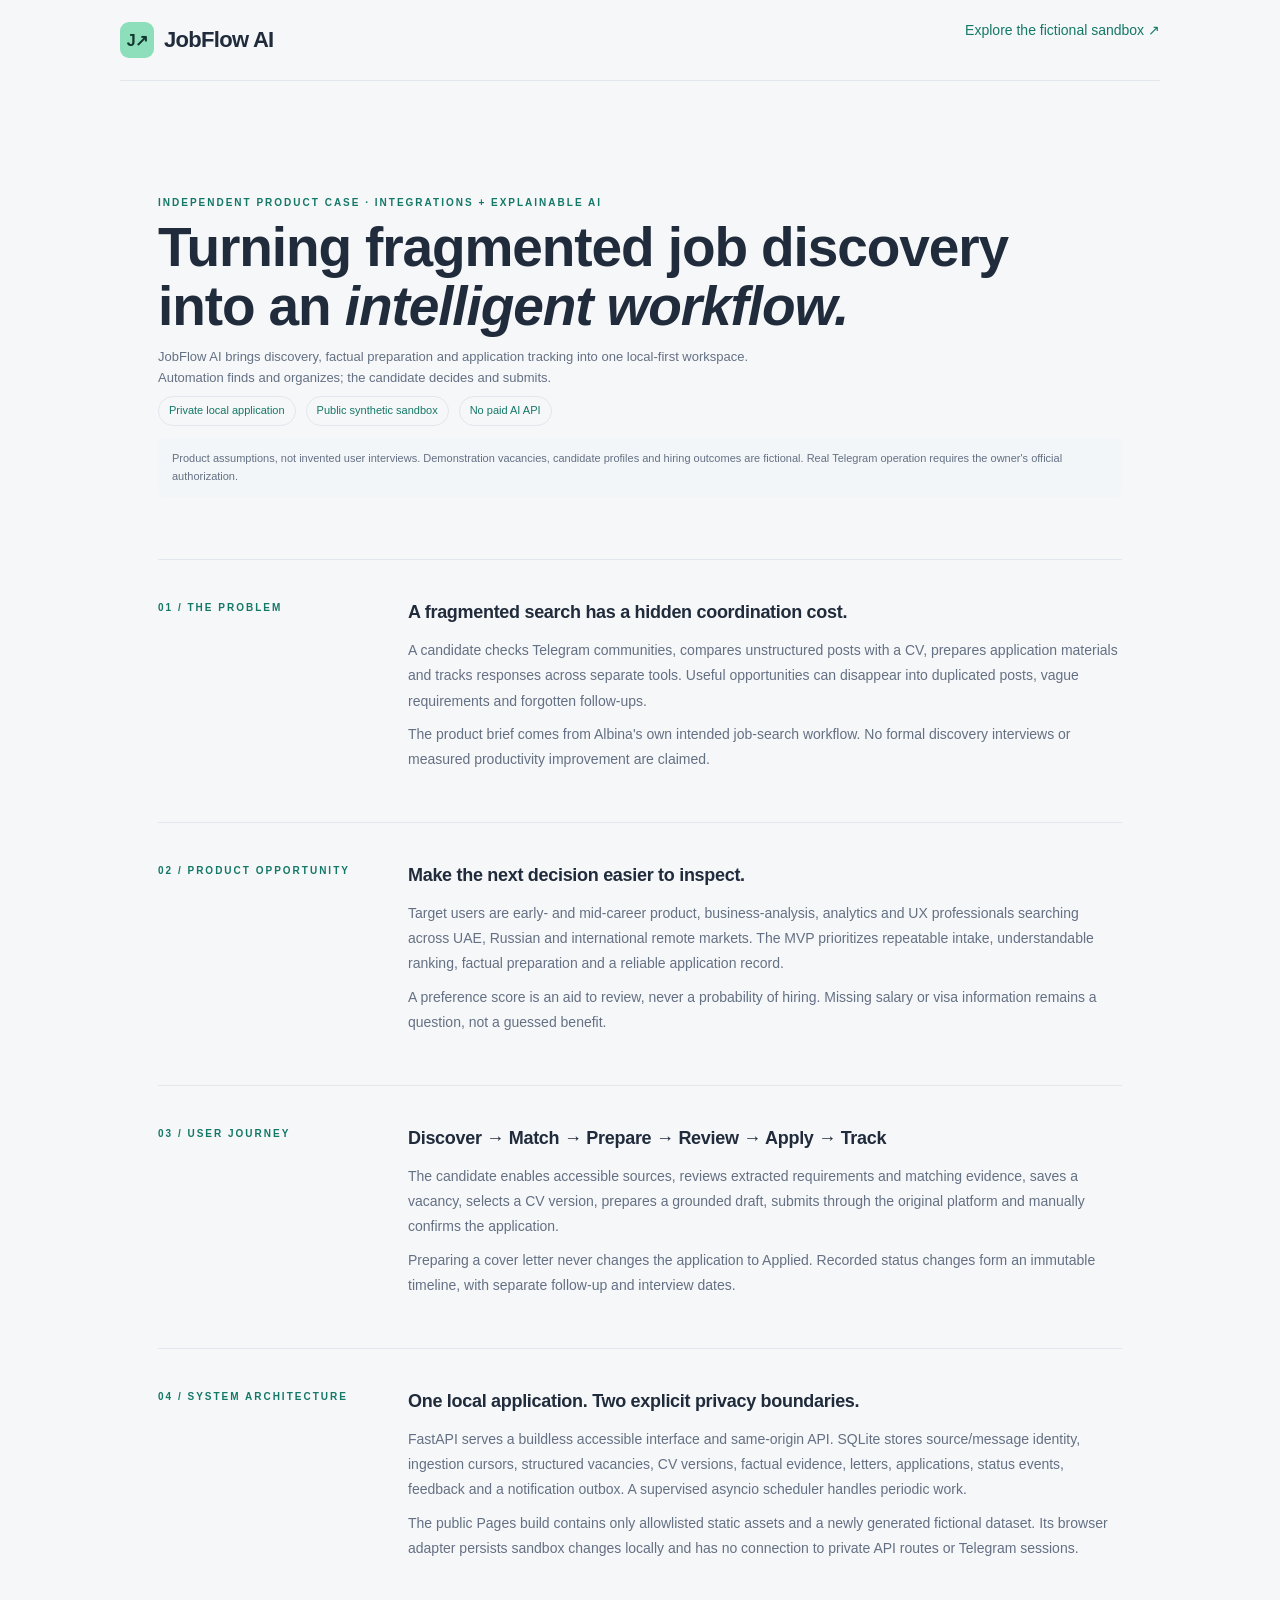
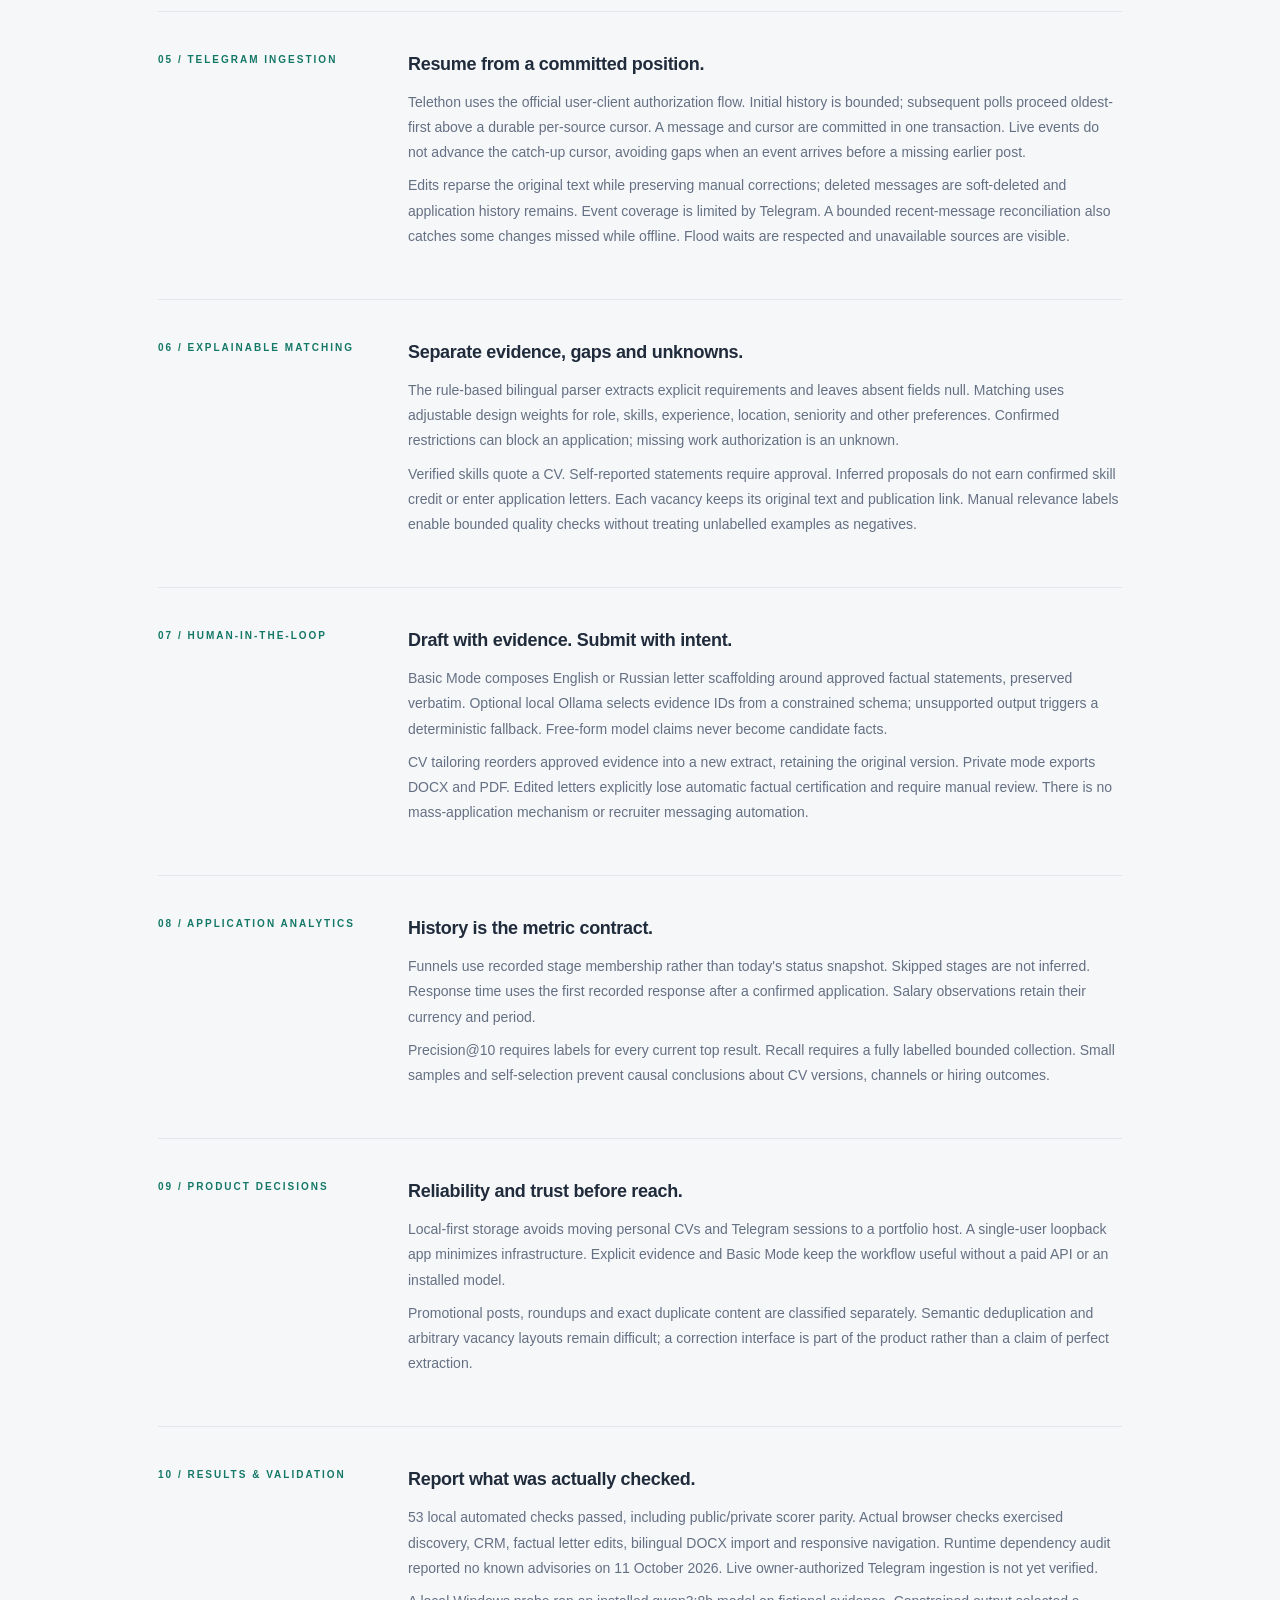
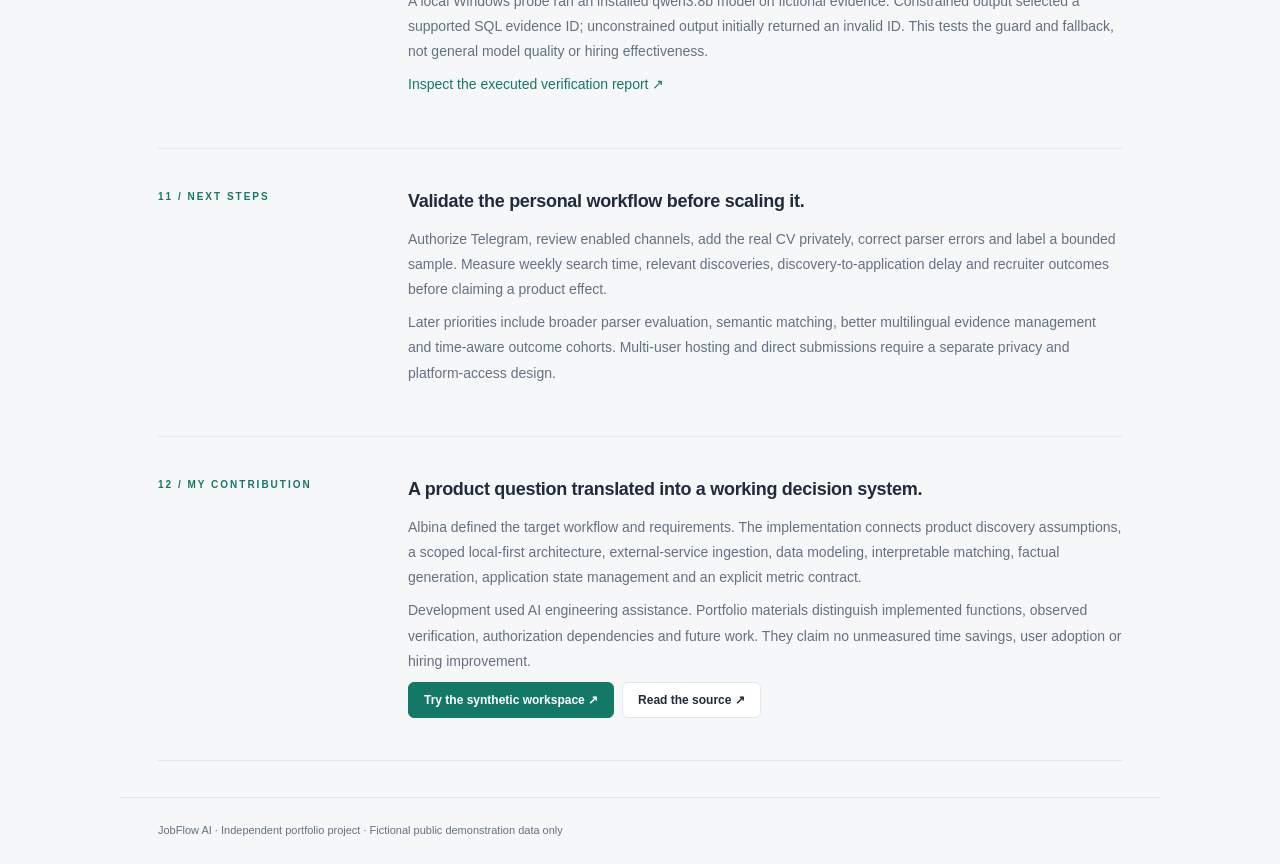
==== web/case-study.html @ a02d4d00 "Build JobFlow AI local product and isolated portfolio demo" ====
<!doctype html><html lang="en"><head><meta charset="utf-8"><meta name="viewport" content="width=device-width,initial-scale=1"><title>JobFlow AI — Turning Fragmented Job Discovery into an Intelligent Workflow</title><meta name="description" content="A local-first product case study connecting Telegram ingestion, evidence-grounded matching and a human-reviewed application CRM."><link rel="stylesheet" href="assets/styles.css"></head><body><div class="case-body"><header class="case-header"><a class="brand" href="index.html"><span class="brand-icon">J↗</span>JobFlow AI</a><a href="index.html">Explore the fictional sandbox ↗</a></header><main><section class="case-hero"><div class="eyebrow">Independent product case · Integrations + Explainable AI</div><h1>Turning fragmented job discovery into an <em>intelligent workflow.</em></h1><p class="subheading">JobFlow AI brings discovery, factual preparation and application tracking into one local-first workspace. Automation finds and organizes; the candidate decides and submits.</p><p><span class="case-status">Private local application</span><span class="case-status">Public synthetic sandbox</span><span class="case-status">No paid AI API</span></p><p class="info">Product assumptions, not invented user interviews. Demonstration vacancies, candidate profiles and hiring outcomes are fictional. Real Telegram operation requires the owner's official authorization.</p></section>
<section class="case-chapter"><div class="eyebrow">01 / The problem</div><div><h2>A fragmented search has a hidden coordination cost.</h2><p>A candidate checks Telegram communities, compares unstructured posts with a CV, prepares application materials and tracks responses across separate tools. Useful opportunities can disappear into duplicated posts, vague requirements and forgotten follow-ups.</p><p>The product brief comes from Albina's own intended job-search workflow. No formal discovery interviews or measured productivity improvement are claimed.</p></div></section>
<section class="case-chapter"><div class="eyebrow">02 / Product opportunity</div><div><h2>Make the next decision easier to inspect.</h2><p>Target users are early- and mid-career product, business-analysis, analytics and UX professionals searching across UAE, Russian and international remote markets. The MVP prioritizes repeatable intake, understandable ranking, factual preparation and a reliable application record.</p><p>A preference score is an aid to review, never a probability of hiring. Missing salary or visa information remains a question, not a guessed benefit.</p></div></section>
<section class="case-chapter"><div class="eyebrow">03 / User journey</div><div><h2>Discover → Match → Prepare → Review → Apply → Track</h2><p>The candidate enables accessible sources, reviews extracted requirements and matching evidence, saves a vacancy, selects a CV version, prepares a grounded draft, submits through the original platform and manually confirms the application.</p><p>Preparing a cover letter never changes the application to Applied. Recorded status changes form an immutable timeline, with separate follow-up and interview dates.</p></div></section>
<section class="case-chapter"><div class="eyebrow">04 / System architecture</div><div><h2>One local application. Two explicit privacy boundaries.</h2><p>FastAPI serves a buildless accessible interface and same-origin API. SQLite stores source/message identity, ingestion cursors, structured vacancies, CV versions, factual evidence, letters, applications, status events, feedback and a notification outbox. A supervised asyncio scheduler handles periodic work.</p><p>The public Pages build contains only allowlisted static assets and a newly generated fictional dataset. Its browser adapter persists sandbox changes locally and has no connection to private API routes or Telegram sessions.</p></div></section>
<section class="case-chapter"><div class="eyebrow">05 / Telegram ingestion</div><div><h2>Resume from a committed position.</h2><p>Telethon uses the official user-client authorization flow. Initial history is bounded; subsequent polls proceed oldest-first above a durable per-source cursor. A message and cursor are committed in one transaction. Live events do not advance the catch-up cursor, avoiding gaps when an event arrives before a missing earlier post.</p><p>Edits reparse the original text while preserving manual corrections; deleted messages are soft-deleted and application history remains. Event coverage is limited by Telegram. A bounded recent-message reconciliation also catches some changes missed while offline. Flood waits are respected and unavailable sources are visible.</p></div></section>
<section class="case-chapter"><div class="eyebrow">06 / Explainable matching</div><div><h2>Separate evidence, gaps and unknowns.</h2><p>The rule-based bilingual parser extracts explicit requirements and leaves absent fields null. Matching uses adjustable design weights for role, skills, experience, location, seniority and other preferences. Confirmed restrictions can block an application; missing work authorization is an unknown.</p><p>Verified skills quote a CV. Self-reported statements require approval. Inferred proposals do not earn confirmed skill credit or enter application letters. Each vacancy keeps its original text and publication link. Manual relevance labels enable bounded quality checks without treating unlabelled examples as negatives.</p></div></section>
<section class="case-chapter"><div class="eyebrow">07 / Human-in-the-loop</div><div><h2>Draft with evidence. Submit with intent.</h2><p>Basic Mode composes English or Russian letter scaffolding around approved factual statements, preserved verbatim. Optional local Ollama selects evidence IDs from a constrained schema; unsupported output triggers a deterministic fallback. Free-form model claims never become candidate facts.</p><p>CV tailoring reorders approved evidence into a new extract, retaining the original version. Private mode exports DOCX and PDF. Edited letters explicitly lose automatic factual certification and require manual review. There is no mass-application mechanism or recruiter messaging automation.</p></div></section>
<section class="case-chapter"><div class="eyebrow">08 / Application analytics</div><div><h2>History is the metric contract.</h2><p>Funnels use recorded stage membership rather than today's status snapshot. Skipped stages are not inferred. Response time uses the first recorded response after a confirmed application. Salary observations retain their currency and period.</p><p>Precision@10 requires labels for every current top result. Recall requires a fully labelled bounded collection. Small samples and self-selection prevent causal conclusions about CV versions, channels or hiring outcomes.</p></div></section>
<section class="case-chapter"><div class="eyebrow">09 / Product decisions</div><div><h2>Reliability and trust before reach.</h2><p>Local-first storage avoids moving personal CVs and Telegram sessions to a portfolio host. A single-user loopback app minimizes infrastructure. Explicit evidence and Basic Mode keep the workflow useful without a paid API or an installed model.</p><p>Promotional posts, roundups and exact duplicate content are classified separately. Semantic deduplication and arbitrary vacancy layouts remain difficult; a correction interface is part of the product rather than a claim of perfect extraction.</p></div></section>
<section class="case-chapter"><div class="eyebrow">10 / Results & validation</div><div><h2>Report what was actually checked.</h2><p id="validation-summary">53 local automated checks passed, including public/private scorer parity. Actual browser checks exercised discovery, CRM, factual letter edits, bilingual DOCX import and responsive navigation. Runtime dependency audit reported no known advisories on 11 October 2026. Live owner-authorized Telegram ingestion is not yet verified.</p><p>A local Windows probe ran an installed qwen3:8b model on fictional evidence. Constrained output selected a supported SQL evidence ID; unconstrained output initially returned an invalid ID. This tests the guard and fallback, not general model quality or hiring effectiveness.</p><p><a href="https://github.com/alyalbina/jobflow-ai/blob/main/docs/validation.md">Inspect the executed verification report ↗</a></p></div></section>
<section class="case-chapter"><div class="eyebrow">11 / Next steps</div><div><h2>Validate the personal workflow before scaling it.</h2><p>Authorize Telegram, review enabled channels, add the real CV privately, correct parser errors and label a bounded sample. Measure weekly search time, relevant discoveries, discovery-to-application delay and recruiter outcomes before claiming a product effect.</p><p>Later priorities include broader parser evaluation, semantic matching, better multilingual evidence management and time-aware outcome cohorts. Multi-user hosting and direct submissions require a separate privacy and platform-access design.</p></div></section>
<section class="case-chapter"><div class="eyebrow">12 / My contribution</div><div><h2>A product question translated into a working decision system.</h2><p>Albina defined the target workflow and requirements. The implementation connects product discovery assumptions, a scoped local-first architecture, external-service ingestion, data modeling, interpretable matching, factual generation, application state management and an explicit metric contract.</p><p>Development used AI engineering assistance. Portfolio materials distinguish implemented functions, observed verification, authorization dependencies and future work. They claim no unmeasured time savings, user adoption or hiring improvement.</p><div class="actions"><a class="button" href="index.html">Try the synthetic workspace ↗</a><a class="button secondary" href="https://github.com/alyalbina/jobflow-ai">Read the source ↗</a></div></div></section></main><footer>JobFlow AI · Independent portfolio project · Fictional public demonstration data only</footer></div></body></html>
---- web/assets/styles.css ----
:root{--bg:#f6f7f9;--panel:#fff;--ink:#202b3b;--muted:#647083;--line:#e2e7ed;--accent:#147867;--accent-light:#edf7f3;--nav:#152336;--danger:#ae4242;--shadow:0 12px 45px #172b4520;font-family:Inter,"Segoe UI",Arial,sans-serif;color:var(--ink);background:var(--bg);font-size:14px}*{box-sizing:border-box}body{margin:0}button,input,select,textarea{font:inherit}button,a,input,select,textarea{outline-offset:3px}button:focus-visible,a:focus-visible,input:focus-visible,select:focus-visible,textarea:focus-visible{outline:2px solid var(--accent)}a{color:var(--accent);text-decoration:none}button{cursor:pointer}button:disabled{opacity:.45;cursor:wait}.shell{display:flex;min-height:100vh}.sidebar{width:235px;flex-shrink:0;background:var(--nav);color:#d1d8e2;padding:30px 20px;position:fixed;inset:0 auto 0 0;display:flex;flex-direction:column;z-index:20}.brand{display:flex;align-items:center;gap:10px;color:white;font-size:22px;letter-spacing:-.7px;font-weight:700}.brand-icon{background:#8ddeba;color:#12382f;border-radius:9px;display:grid;place-items:center;font-size:16px;width:34px;height:36px}.brand-ai{font-size:10px;letter-spacing:1px;border:1px solid #486052;padding:3px 4px;color:#a8dbc6}.workspace-label{font-size:10px;letter-spacing:1.8px;margin:44px 12px 14px;color:#8292aa}.sidebar nav{display:grid;gap:5px}.sidebar nav a{color:#b9c6d7;padding:12px;border-radius:7px;display:flex;gap:12px;align-items:center}.sidebar nav a span{font-size:19px;width:22px;color:#9aaec9}.sidebar nav a:hover,.sidebar nav a.active{background:#253b50;color:white}.sidebar nav a.active span{color:#9adebd}.sidebar-bottom{margin-top:auto;padding:35px 10px 0;font-size:11px;line-height:1.65;color:#95a7bf}.sidebar-bottom a{color:#b5c7dd}.privacy-dot{color:#88d1b2;margin-top:24px}.content{margin-left:235px;min-width:0;width:calc(100% - 235px)}.topbar{height:72px;display:flex;align-items:center;justify-content:space-between;padding:0 38px;border-bottom:1px solid var(--line);background:var(--panel)}.topbar-right{display:flex;gap:18px;align-items:center}.breadcrumb{font-size:12px;color:var(--muted)}.mode-label{font-size:10px;letter-spacing:1px;font-weight:700;color:var(--accent)}.notice{font-size:11px;border-bottom:1px solid #dae9e1;background:#f0f8f3;color:#507565;padding:10px 38px}.icon-button{border:none;background:none;color:var(--muted);font-size:22px;padding:8px}#menu-button{display:none}main{padding:36px 38px;max-width:1540px;margin:auto}footer{padding:24px 38px;color:var(--muted);font-size:11px;border-top:1px solid var(--line);line-height:1.6}.page-heading{display:flex;align-items:flex-start;justify-content:space-between;gap:20px;margin-bottom:28px}.eyebrow{font-size:10px;text-transform:uppercase;letter-spacing:2px;font-weight:600;color:var(--accent);margin-bottom:10px}h1{font-size:31px;font-weight:650;letter-spacing:-1.1px;margin:0 0 10px}h2{font-size:18px;font-weight:650;letter-spacing:-.3px;margin:0 0 15px}h3{font-size:15px;line-height:1.5;margin:0 0 7px}p{line-height:1.6;margin:8px 0}p.subheading{margin:0;color:var(--muted);font-size:13px;max-width:650px}.button{display:inline-flex;align-items:center;justify-content:center;gap:7px;background:var(--accent);border:1px solid var(--accent);color:white;padding:10px 15px;border-radius:6px;font-size:12px;font-weight:600;white-space:normal;text-align:center}.button:hover{filter:brightness(.94)}.button.secondary{background:var(--panel);color:var(--ink);border-color:var(--line)}.button.small{padding:7px 11px}.button.danger{background:var(--danger);border-color:var(--danger)}.actions{display:flex;gap:8px;align-items:center;flex-wrap:wrap}.metric-strip{display:grid;grid-template-columns:repeat(4,1fr);background:var(--panel);border:1px solid var(--line);border-radius:8px;margin-bottom:30px}.metric{padding:23px 24px;border-right:1px solid var(--line)}.metric:last-child{border:0}.metric-label{color:var(--muted);font-size:11px}.metric-value{font-size:30px;font-weight:600;letter-spacing:-1px;display:block;margin:12px 0 8px}.metric-note{font-size:10px;color:var(--muted);line-height:1.5}.two-column{display:grid;grid-template-columns:minmax(0,1.7fr) minmax(260px,1fr);gap:22px}.panel{background:var(--panel);border:1px solid var(--line);border-radius:8px;padding:24px;min-width:0;margin-bottom:20px}.panel-heading{display:flex;justify-content:space-between;align-items:center;margin-bottom:15px}.panel-heading h2{margin:0}.text-link{font-size:11px}.job-row{display:flex;gap:15px;align-items:flex-start;padding:19px 0;border-top:1px solid var(--line)}.company-icon{display:grid;place-items:center;width:40px;height:40px;border:1px solid var(--line);border-radius:8px;flex-shrink:0;font-weight:700;font-size:14px;background:#f8fafb}.job-main{flex:1;min-width:0}.job-title{border:0;background:none;text-align:left;padding:0;color:var(--ink);font-size:14px;font-weight:650;line-height:1.5}.job-title:hover{color:var(--accent)}.job-meta{font-size:11px;color:var(--muted);line-height:1.6;margin-top:5px}.tags{display:flex;gap:6px;flex-wrap:wrap;margin-top:9px}.tag{border:1px solid var(--line);border-radius:4px;font-size:10px;padding:3px 6px;color:var(--muted)}.score{font-size:16px;font-weight:650;color:var(--accent);white-space:nowrap}.score small{display:block;font-size:9px;font-weight:400;margin-top:4px;color:var(--muted);text-align:right}.filters{display:flex;gap:10px;flex-wrap:wrap;margin:0 0 18px}.filters input{flex:1;min-width:180px}input,select,textarea{background:var(--panel);border:1px solid #cfd7e0;border-radius:5px;padding:10px 11px;color:var(--ink);max-width:100%;min-width:0}textarea{width:100%;line-height:1.6;resize:vertical}label{display:grid;gap:7px;font-size:11px;color:var(--muted)}.form-grid{display:grid;grid-template-columns:repeat(2,minmax(0,1fr));gap:16px;margin-bottom:18px}.form-grid .full{grid-column:1/-1}.check{display:flex;align-items:center;gap:8px;color:var(--ink);line-height:1.5}.check input{width:auto}.checks{display:flex;flex-wrap:wrap;gap:12px;font-size:11px}.table-wrap{overflow:auto;border:1px solid var(--line);border-radius:7px;background:var(--panel)}table{border-collapse:collapse;width:100%;font-size:12px}th{text-align:left;color:var(--muted);font-size:10px;letter-spacing:.4px;font-weight:600;padding:13px 16px;background:#fafbfc;white-space:nowrap}td{padding:15px 16px;border-top:1px solid var(--line);vertical-align:top}td .job-title{font-size:12px}.empty{padding:45px 24px;text-align:center;border:1px dashed #cbd6d9;border-radius:7px;color:var(--muted);background:var(--panel);line-height:1.7}.empty h2{color:var(--ink)}.loading{padding:60px;text-align:center;color:var(--muted)}.error{border:1px solid #e7bebe;background:#fcf2f2;padding:18px;color:#933c3c;border-radius:6px;line-height:1.65}.info{font-size:11px;line-height:1.6;padding:12px 14px;background:#f3f6f9;border-radius:5px;color:var(--muted);margin:12px 0}.badge{padding:4px 7px;font-size:10px;background:var(--accent-light);color:var(--accent);border-radius:4px;display:inline-block}.badge.warn{background:#fff3da;color:#946827}.badge.bad{background:#fbebeb;color:#af4343}.kanban{display:flex;gap:14px;overflow-x:auto;padding-bottom:20px;min-height:300px}.kanban-column{width:230px;flex-shrink:0;background:#edf0f4;padding:14px;border-radius:7px}.kanban-column h3{font-size:11px;display:flex;justify-content:space-between;color:var(--muted)}.kanban-card{border:1px solid var(--line);border-radius:6px;padding:13px;background:var(--panel);margin:11px 0;box-shadow:0 1px 2px #00000004}.kanban-card .job-title{font-size:12px}.kanban-card select{margin-top:13px;width:100%;font-size:10px;padding:7px}.stat-bar{display:flex;align-items:center;gap:12px;margin:14px 0;font-size:11px}.stat-bar .bar-label{width:140px;flex-shrink:0;color:var(--muted)}.bar-track{height:6px;flex:1;background:#e9eef1;border-radius:9px;overflow:hidden}.bar-fill{height:100%;background:var(--accent);border-radius:9px}.stat-bar strong{width:45px;text-align:right;font-weight:600}.timeline{border-left:1px solid var(--line);padding-left:15px}.timeline p{font-size:11px;color:var(--muted)}dialog{border:1px solid var(--line);border-radius:12px;box-shadow:var(--shadow);width:min(850px,94vw);max-height:90vh;padding:30px;color:var(--ink);background:var(--panel)}dialog::backdrop{background:#10213270}.dialog-close{position:absolute;top:10px;right:12px}#detail-content h1{font-size:25px;padding-right:25px}.original-text{white-space:pre-wrap;overflow-wrap:anywhere;font-size:12px;line-height:1.75;padding:18px;background:var(--bg);border-radius:6px}.explanation{display:grid;grid-template-columns:repeat(3,minmax(0,1fr));gap:15px}.explanation ul{padding-left:17px;color:var(--muted);font-size:11px;line-height:1.8}.detail-grid{display:grid;grid-template-columns:repeat(3,1fr);gap:12px;margin:20px 0}.detail-grid dt{font-size:10px;color:var(--muted);margin-bottom:4px}.detail-grid dd{margin:0;font-size:12px}.source-list{display:grid;gap:10px}.source-line{display:flex;align-items:center;justify-content:space-between;border-bottom:1px solid var(--line);padding:12px 0;gap:12px}.source-line .check{font-size:12px}.source-line small{font-size:10px;color:var(--muted)}.fact-card{border:1px solid var(--line);padding:15px;border-radius:6px;margin:12px 0;font-size:12px}.fact-card p{overflow-wrap:anywhere}.fact-card .actions{margin-top:10px}.split-compact{display:grid;grid-template-columns:1fr 1fr;gap:20px}.pagination{display:flex;align-items:center;justify-content:space-between;margin:15px 0;font-size:11px;color:var(--muted)}#toast{position:fixed;right:22px;bottom:22px;max-width:min(470px,90vw);z-index:100;padding:0;background:var(--nav);color:white;border-radius:7px;box-shadow:var(--shadow);font-size:12px;line-height:1.7}#toast:not(:empty){padding:13px 19px}.skip{position:fixed;left:10px;top:-60px;z-index:200;padding:12px;background:white}.skip:focus{top:10px}.salary-list{font-size:11px;color:var(--muted);line-height:1.8}.case-hero{padding:80px 0 50px;border-bottom:1px solid var(--line)}.case-hero h1{font-size:55px;max-width:850px;line-height:1.08}.case-chapter{display:grid;grid-template-columns:200px minmax(0,750px);gap:50px;padding:42px 0;border-bottom:1px solid var(--line)}.case-chapter p,.case-chapter li{line-height:1.8;color:var(--muted);font-size:14px}.case-header{display:flex;justify-content:space-between;padding:22px 0;border-bottom:1px solid var(--line)}.case-body{max-width:1100px;margin:auto;padding:0 30px}.case-status{display:inline-block;padding:5px 10px;border:1px solid var(--line);border-radius:20px;color:var(--accent);font-size:11px;margin-right:10px}body.dark{--bg:#13202d;--panel:#1d2b3a;--ink:#e3e9ef;--muted:#9caebf;--line:#354757;--accent:#78d3b5;--accent-light:#244b41;--nav:#0d1722}.dark th,.dark .company-icon,.dark .info{background:#253543}.dark .notice{background:#1d3a32;color:#a4ccb9;border-color:#31584a}.dark .kanban-column{background:#243544}.dark .bar-track{background:#354757}.dark .button{color:#123c2e}.dark .button.secondary{color:var(--ink)}
@media(max-width:1100px){main{padding:30px 24px}.topbar,.notice{padding-left:24px;padding-right:24px}.two-column{grid-template-columns:1fr}.metric{padding:18px}.explanation{grid-template-columns:1fr}.sidebar{width:210px}.content{margin-left:210px;width:calc(100% - 210px)}}
@media(max-width:760px){.sidebar{transform:translateX(-100%);width:235px;transition:transform .2s}.sidebar.open{transform:translateX(0)}.content{margin:0;width:100%}#menu-button{display:block}.topbar{padding:0 15px;height:60px}.topbar-right{gap:8px}.breadcrumb{display:none}.notice{padding:10px 18px;line-height:1.6}main{padding:25px 18px}h1{font-size:26px}.page-heading{flex-wrap:wrap;gap:12px}.metric-strip{grid-template-columns:repeat(2,1fr)}.metric:nth-child(2){border-right:0}.metric:nth-child(-n+2){border-bottom:1px solid var(--line)}.metric-value{font-size:26px}.panel{padding:18px}.form-grid,.split-compact{grid-template-columns:1fr}.filters{gap:8px}.filters input{width:100%;flex-basis:100%}.filters select{flex:1}.score{font-size:14px}.job-row{gap:11px}.company-icon{width:32px;height:32px}.detail-grid{grid-template-columns:repeat(2,1fr)}dialog{padding:24px 19px}.case-hero{padding:40px 0}.case-hero h1{font-size:34px}.case-chapter{grid-template-columns:1fr;gap:15px;padding:30px 0}.case-body{padding:0 20px}footer{padding:22px 18px}}

.case-header .brand{color:var(--ink)}
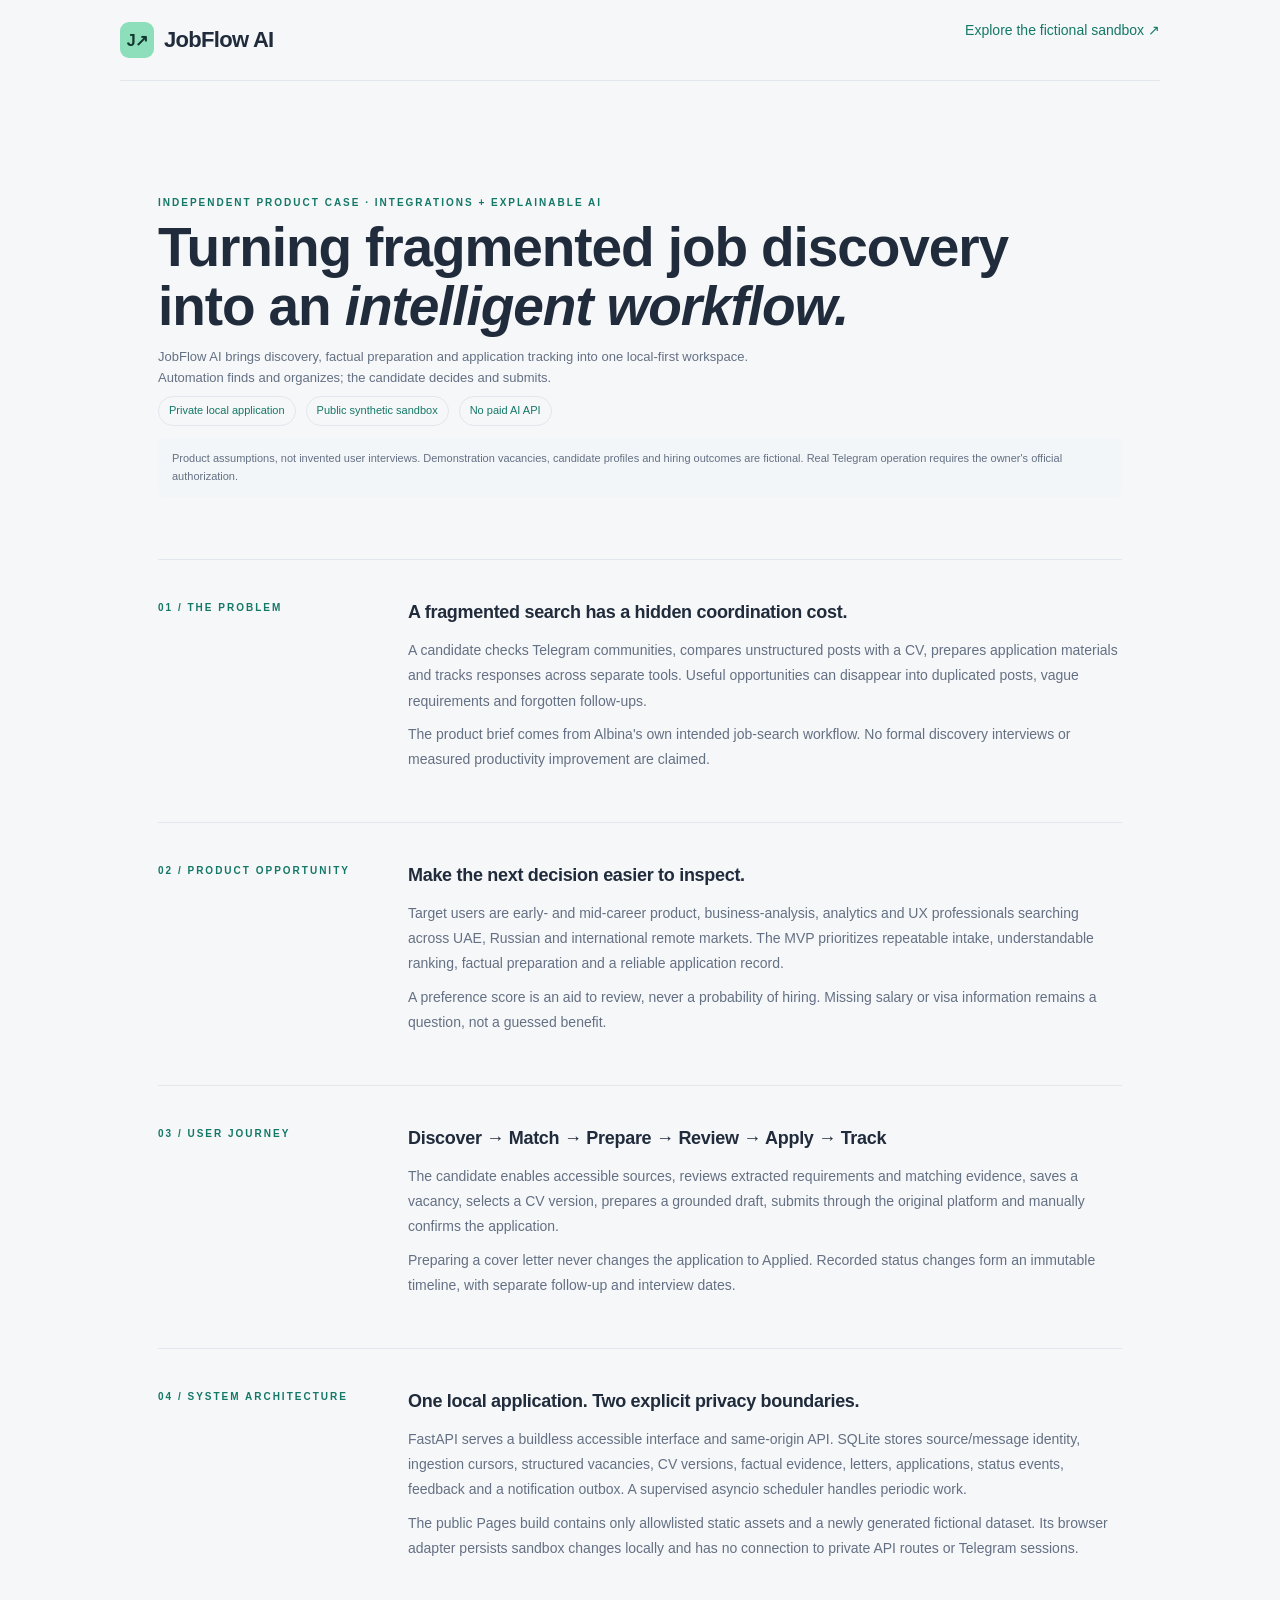
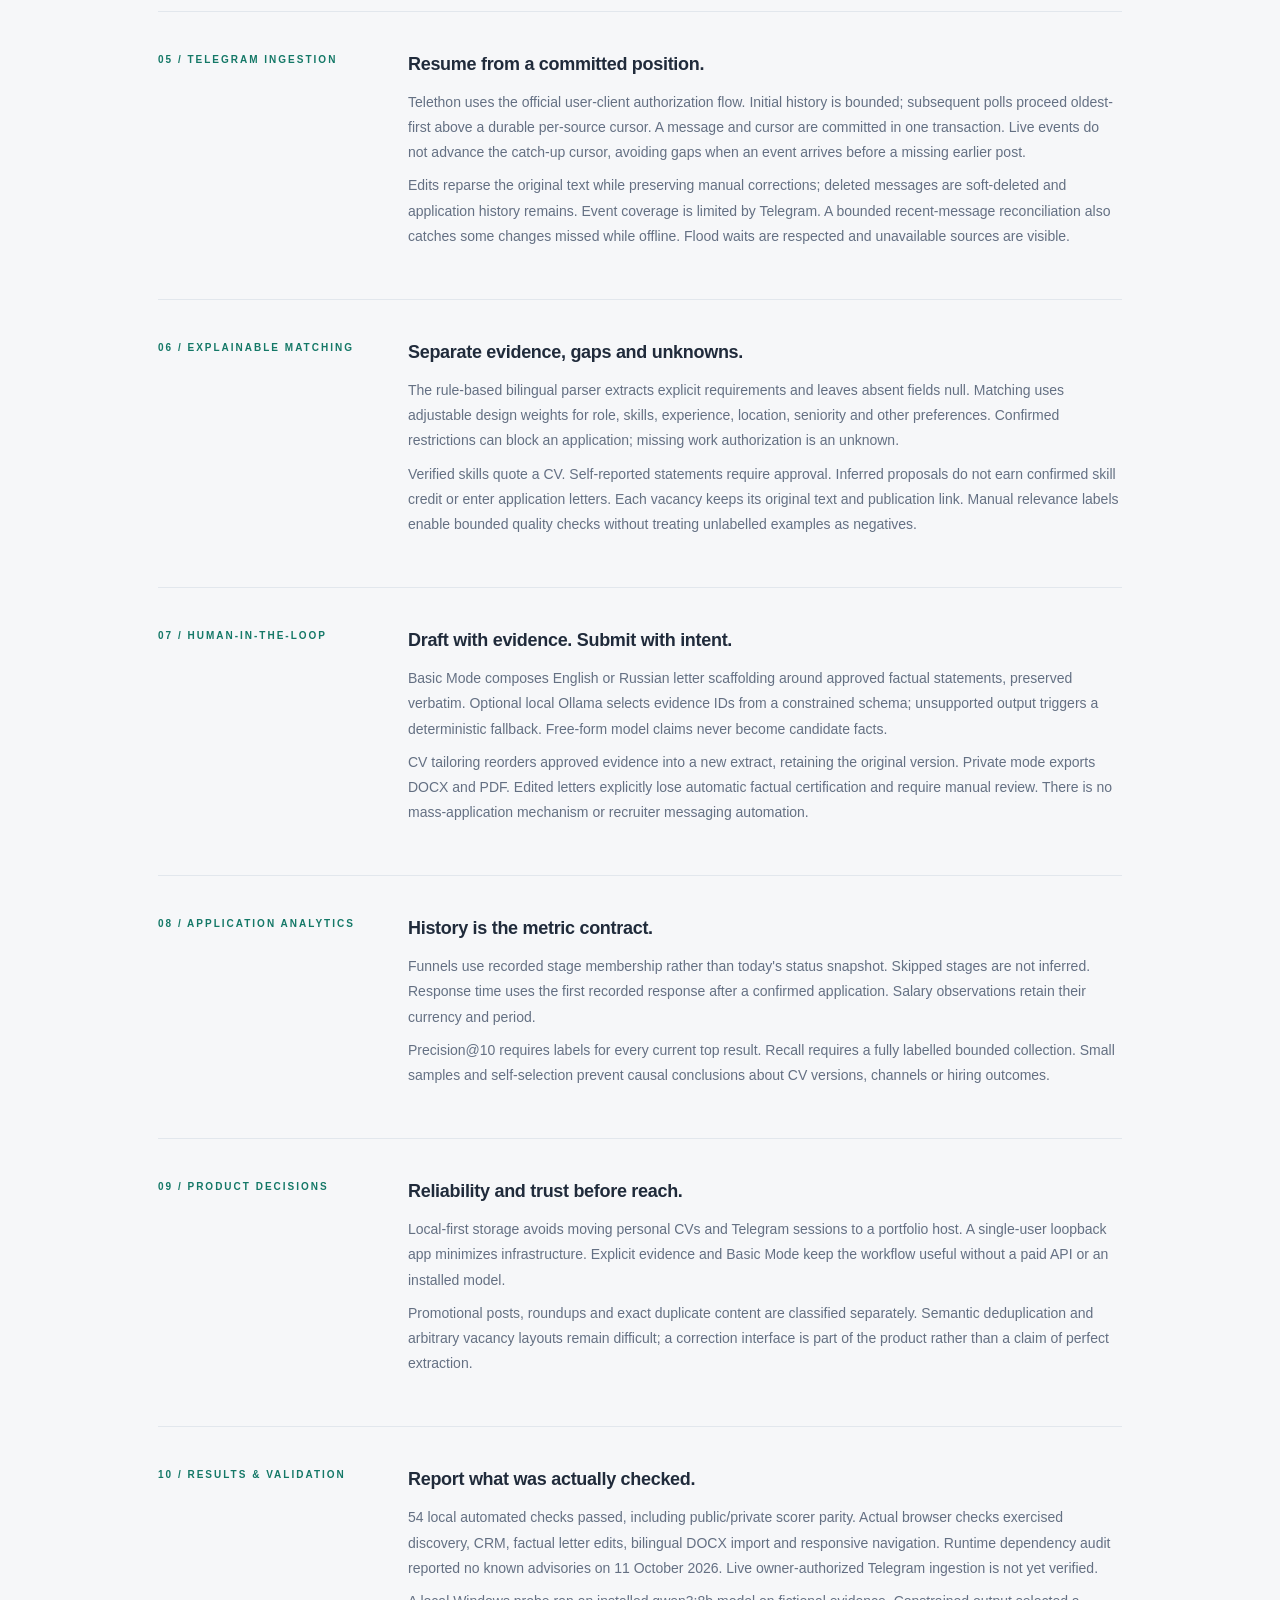
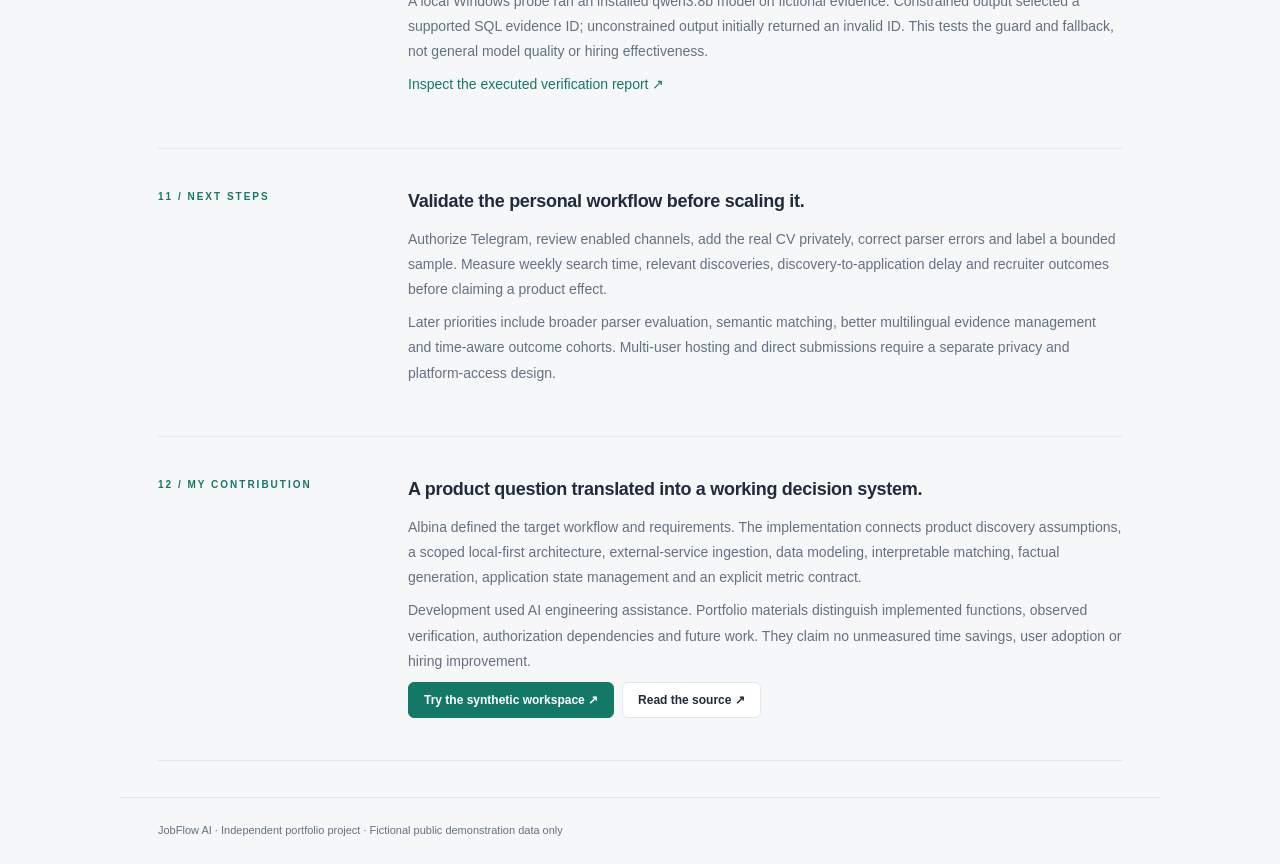
==== commit 88db1bce: "Record verified deployment and final product checks" ====
--- a/web/case-study.html
+++ b/web/case-study.html
@@ -8,6 +8,6 @@
 <section class="case-chapter"><div class="eyebrow">07 / Human-in-the-loop</div><div><h2>Draft with evidence. Submit with intent.</h2><p>Basic Mode composes English or Russian letter scaffolding around approved factual statements, preserved verbatim. Optional local Ollama selects evidence IDs from a constrained schema; unsupported output triggers a deterministic fallback. Free-form model claims never become candidate facts.</p><p>CV tailoring reorders approved evidence into a new extract, retaining the original version. Private mode exports DOCX and PDF. Edited letters explicitly lose automatic factual certification and require manual review. There is no mass-application mechanism or recruiter messaging automation.</p></div></section>
 <section class="case-chapter"><div class="eyebrow">08 / Application analytics</div><div><h2>History is the metric contract.</h2><p>Funnels use recorded stage membership rather than today's status snapshot. Skipped stages are not inferred. Response time uses the first recorded response after a confirmed application. Salary observations retain their currency and period.</p><p>Precision@10 requires labels for every current top result. Recall requires a fully labelled bounded collection. Small samples and self-selection prevent causal conclusions about CV versions, channels or hiring outcomes.</p></div></section>
 <section class="case-chapter"><div class="eyebrow">09 / Product decisions</div><div><h2>Reliability and trust before reach.</h2><p>Local-first storage avoids moving personal CVs and Telegram sessions to a portfolio host. A single-user loopback app minimizes infrastructure. Explicit evidence and Basic Mode keep the workflow useful without a paid API or an installed model.</p><p>Promotional posts, roundups and exact duplicate content are classified separately. Semantic deduplication and arbitrary vacancy layouts remain difficult; a correction interface is part of the product rather than a claim of perfect extraction.</p></div></section>
-<section class="case-chapter"><div class="eyebrow">10 / Results & validation</div><div><h2>Report what was actually checked.</h2><p id="validation-summary">53 local automated checks passed, including public/private scorer parity. Actual browser checks exercised discovery, CRM, factual letter edits, bilingual DOCX import and responsive navigation. Runtime dependency audit reported no known advisories on 11 October 2026. Live owner-authorized Telegram ingestion is not yet verified.</p><p>A local Windows probe ran an installed qwen3:8b model on fictional evidence. Constrained output selected a supported SQL evidence ID; unconstrained output initially returned an invalid ID. This tests the guard and fallback, not general model quality or hiring effectiveness.</p><p><a href="https://github.com/alyalbina/jobflow-ai/blob/main/docs/validation.md">Inspect the executed verification report ↗</a></p></div></section>
+<section class="case-chapter"><div class="eyebrow">10 / Results & validation</div><div><h2>Report what was actually checked.</h2><p id="validation-summary">54 local automated checks passed, including public/private scorer parity. Actual browser checks exercised discovery, CRM, factual letter edits, bilingual DOCX import and responsive navigation. Runtime dependency audit reported no known advisories on 11 October 2026. Live owner-authorized Telegram ingestion is not yet verified.</p><p>A local Windows probe ran an installed qwen3:8b model on fictional evidence. Constrained output selected a supported SQL evidence ID; unconstrained output initially returned an invalid ID. This tests the guard and fallback, not general model quality or hiring effectiveness.</p><p><a href="https://github.com/alyalbina/jobflow-ai/blob/main/docs/validation.md">Inspect the executed verification report ↗</a></p></div></section>
 <section class="case-chapter"><div class="eyebrow">11 / Next steps</div><div><h2>Validate the personal workflow before scaling it.</h2><p>Authorize Telegram, review enabled channels, add the real CV privately, correct parser errors and label a bounded sample. Measure weekly search time, relevant discoveries, discovery-to-application delay and recruiter outcomes before claiming a product effect.</p><p>Later priorities include broader parser evaluation, semantic matching, better multilingual evidence management and time-aware outcome cohorts. Multi-user hosting and direct submissions require a separate privacy and platform-access design.</p></div></section>
 <section class="case-chapter"><div class="eyebrow">12 / My contribution</div><div><h2>A product question translated into a working decision system.</h2><p>Albina defined the target workflow and requirements. The implementation connects product discovery assumptions, a scoped local-first architecture, external-service ingestion, data modeling, interpretable matching, factual generation, application state management and an explicit metric contract.</p><p>Development used AI engineering assistance. Portfolio materials distinguish implemented functions, observed verification, authorization dependencies and future work. They claim no unmeasured time savings, user adoption or hiring improvement.</p><div class="actions"><a class="button" href="index.html">Try the synthetic workspace ↗</a><a class="button secondary" href="https://github.com/alyalbina/jobflow-ai">Read the source ↗</a></div></div></section></main><footer>JobFlow AI · Independent portfolio project · Fictional public demonstration data only</footer></div></body></html>
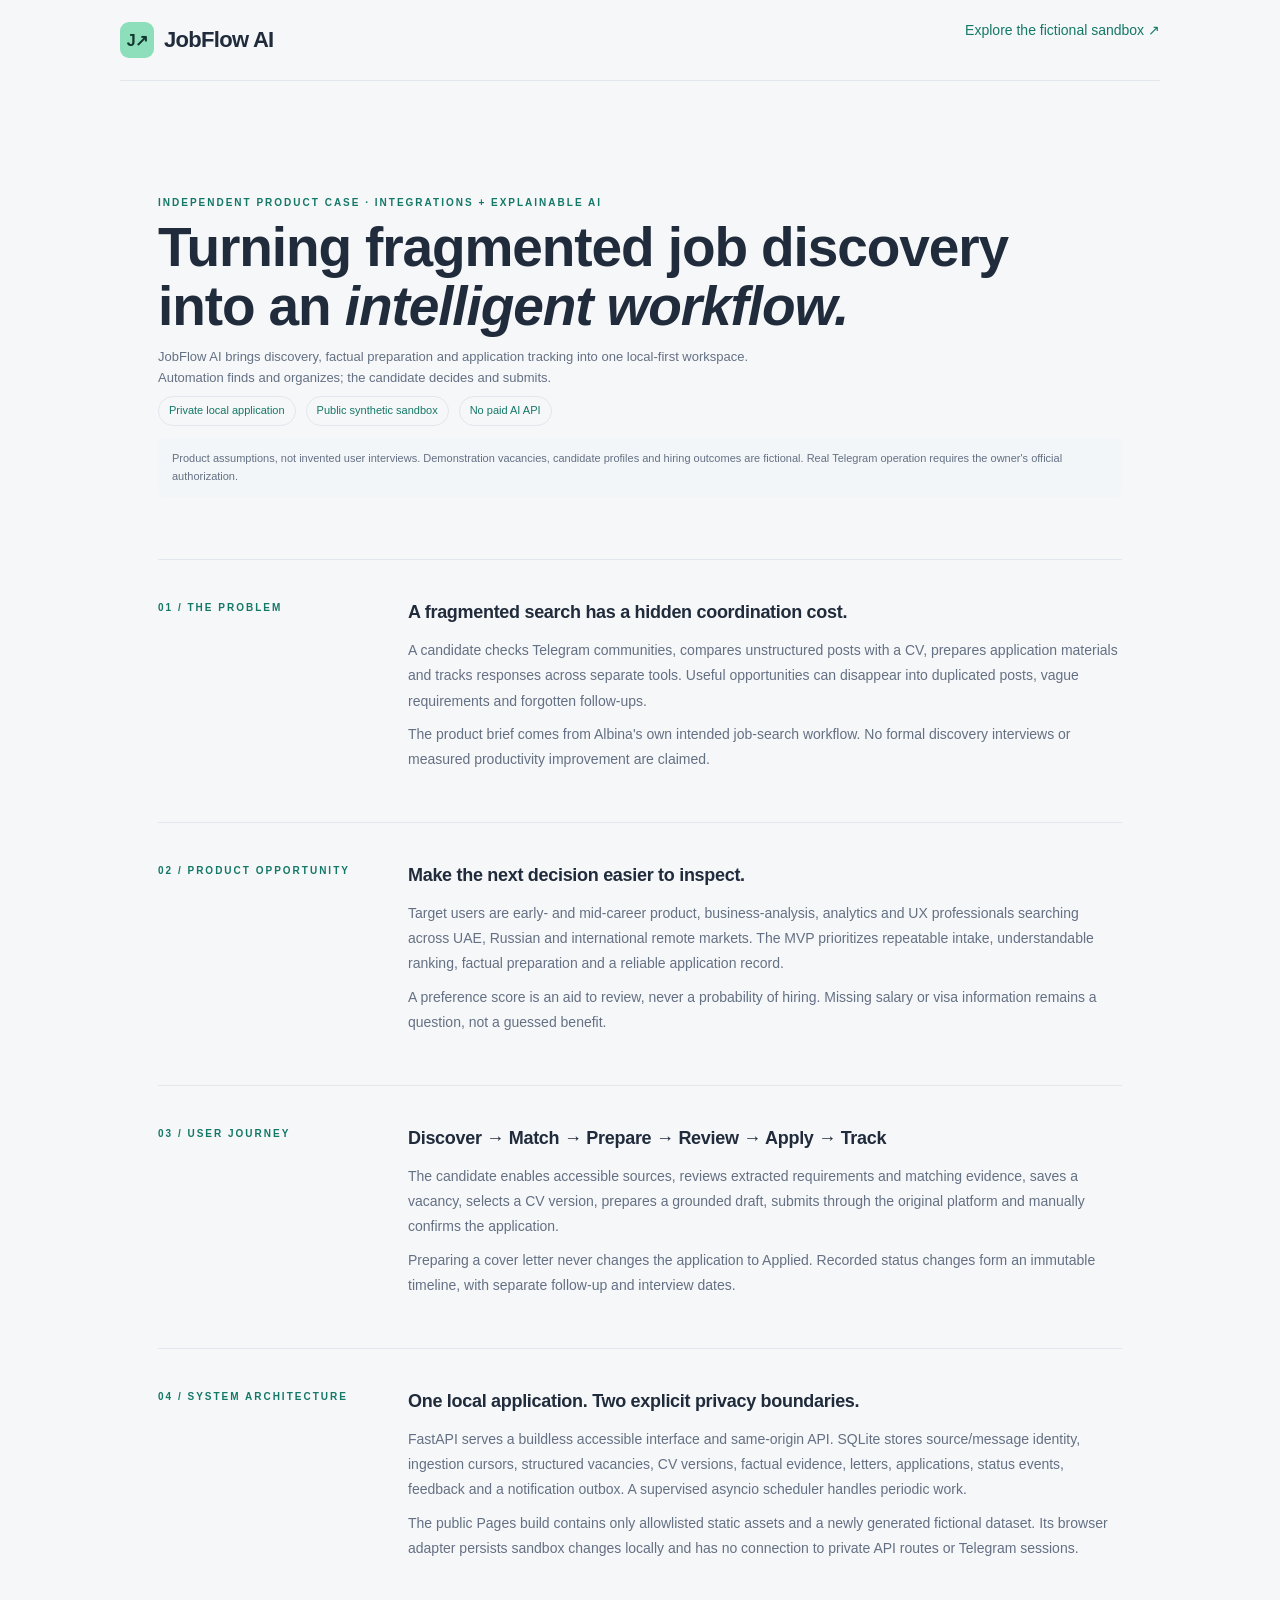
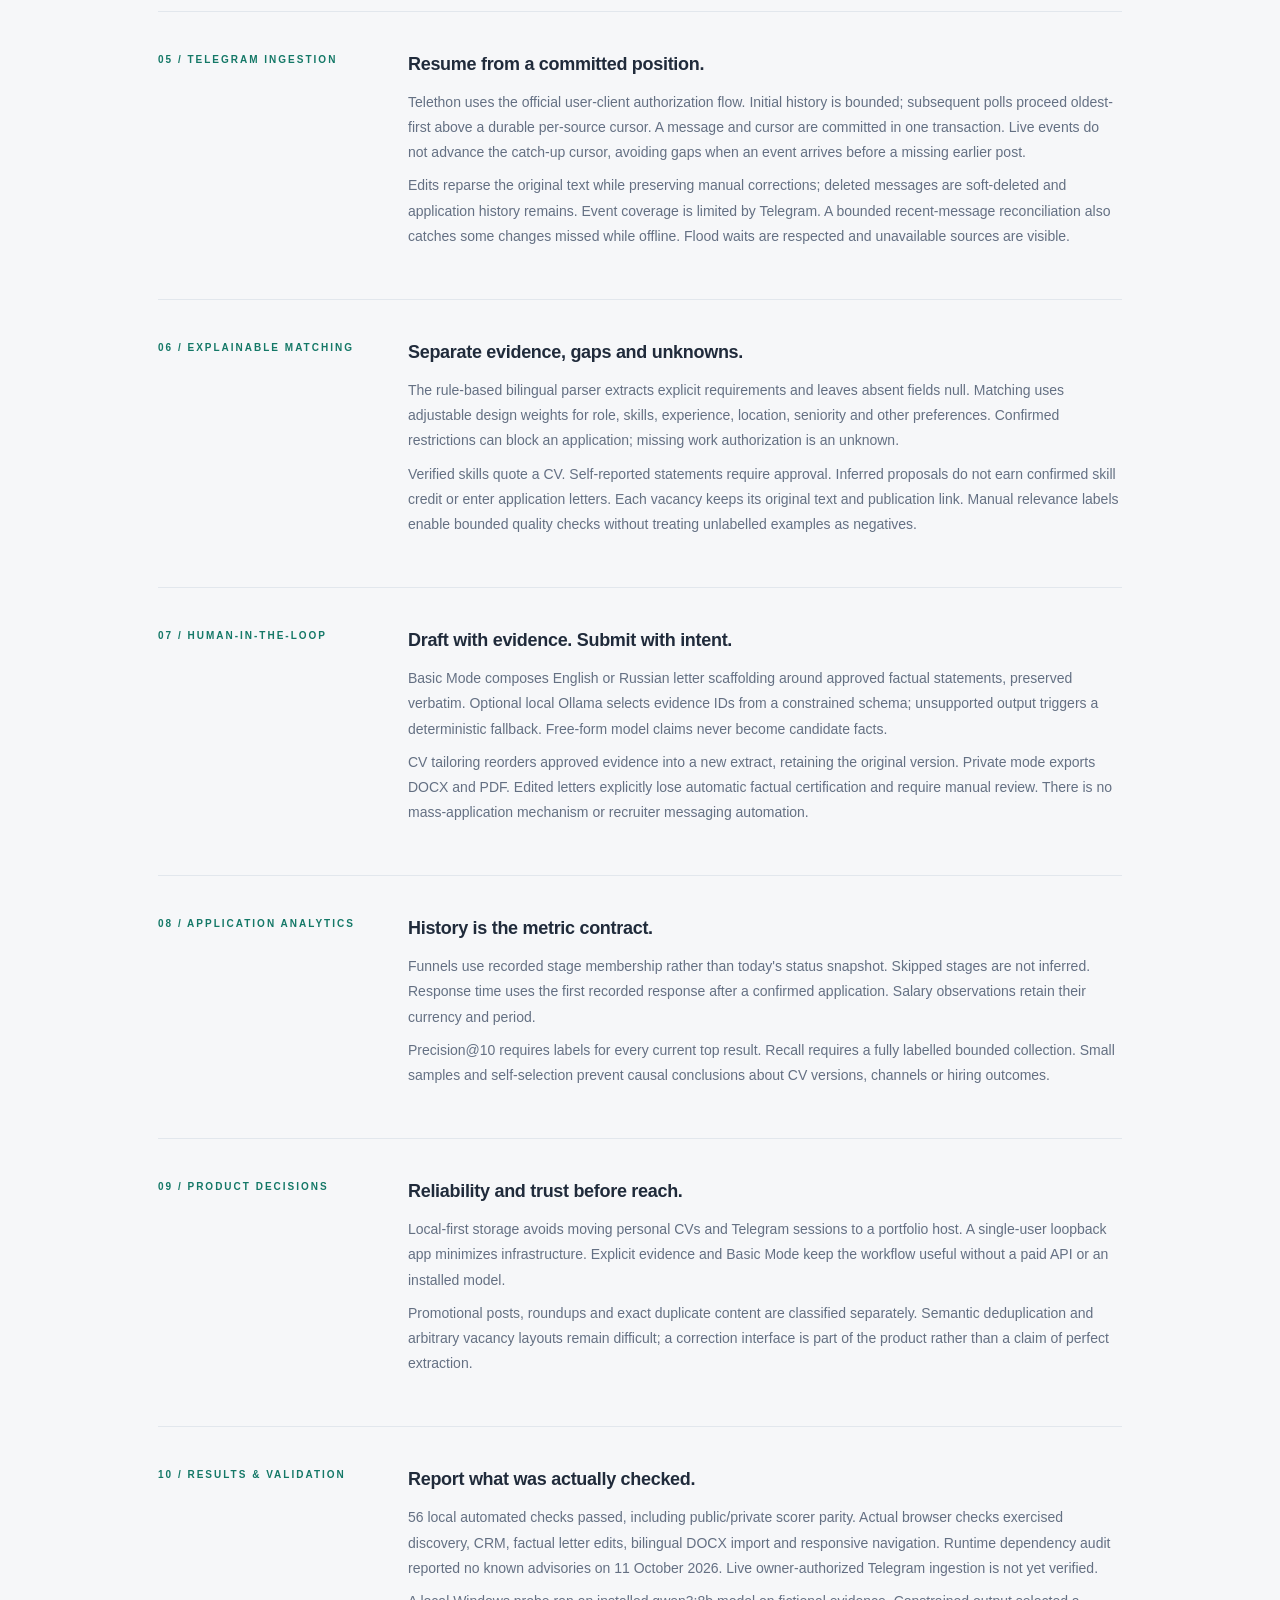
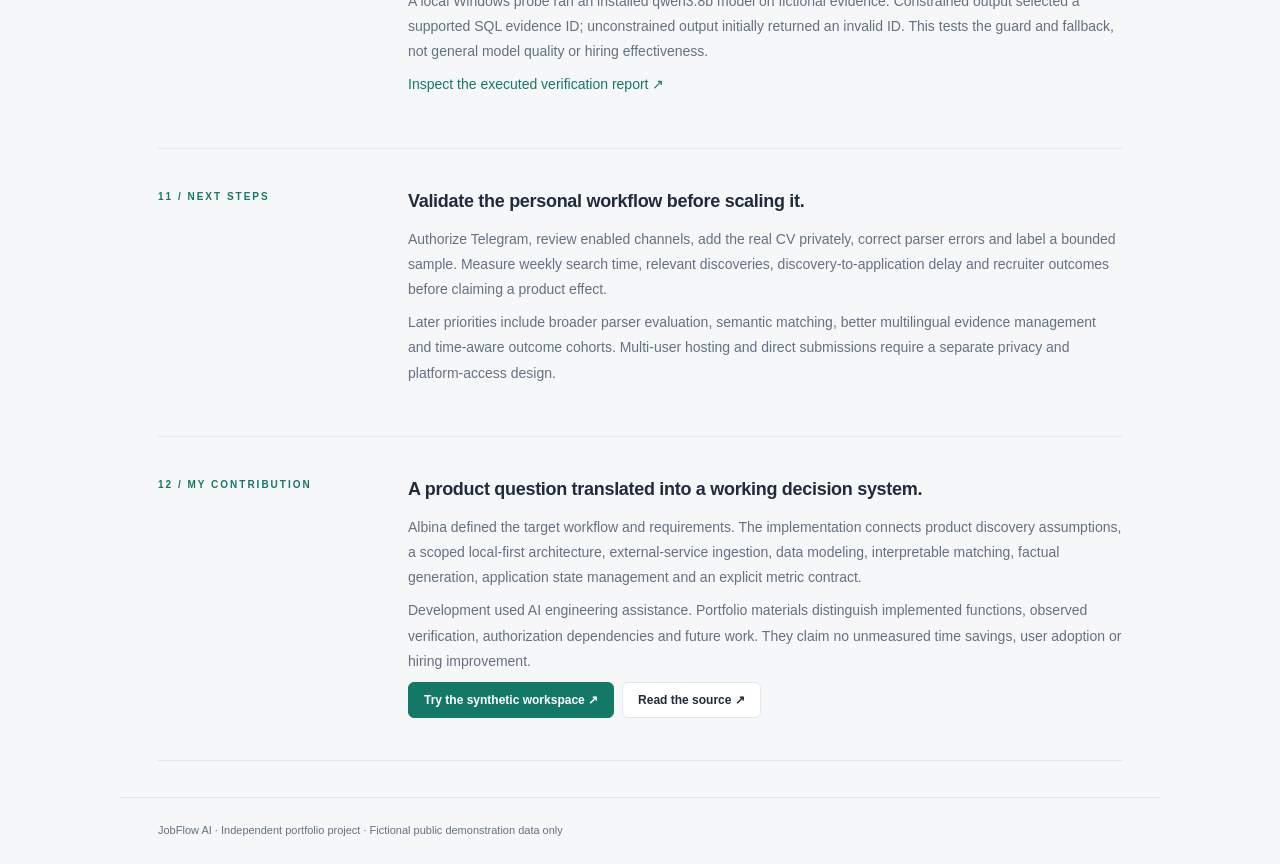
==== commit c9094505: "Record verified deployment and final product checks" ====
--- a/web/case-study.html
+++ b/web/case-study.html
@@ -8,6 +8,6 @@
 <section class="case-chapter"><div class="eyebrow">07 / Human-in-the-loop</div><div><h2>Draft with evidence. Submit with intent.</h2><p>Basic Mode composes English or Russian letter scaffolding around approved factual statements, preserved verbatim. Optional local Ollama selects evidence IDs from a constrained schema; unsupported output triggers a deterministic fallback. Free-form model claims never become candidate facts.</p><p>CV tailoring reorders approved evidence into a new extract, retaining the original version. Private mode exports DOCX and PDF. Edited letters explicitly lose automatic factual certification and require manual review. There is no mass-application mechanism or recruiter messaging automation.</p></div></section>
 <section class="case-chapter"><div class="eyebrow">08 / Application analytics</div><div><h2>History is the metric contract.</h2><p>Funnels use recorded stage membership rather than today's status snapshot. Skipped stages are not inferred. Response time uses the first recorded response after a confirmed application. Salary observations retain their currency and period.</p><p>Precision@10 requires labels for every current top result. Recall requires a fully labelled bounded collection. Small samples and self-selection prevent causal conclusions about CV versions, channels or hiring outcomes.</p></div></section>
 <section class="case-chapter"><div class="eyebrow">09 / Product decisions</div><div><h2>Reliability and trust before reach.</h2><p>Local-first storage avoids moving personal CVs and Telegram sessions to a portfolio host. A single-user loopback app minimizes infrastructure. Explicit evidence and Basic Mode keep the workflow useful without a paid API or an installed model.</p><p>Promotional posts, roundups and exact duplicate content are classified separately. Semantic deduplication and arbitrary vacancy layouts remain difficult; a correction interface is part of the product rather than a claim of perfect extraction.</p></div></section>
-<section class="case-chapter"><div class="eyebrow">10 / Results & validation</div><div><h2>Report what was actually checked.</h2><p id="validation-summary">54 local automated checks passed, including public/private scorer parity. Actual browser checks exercised discovery, CRM, factual letter edits, bilingual DOCX import and responsive navigation. Runtime dependency audit reported no known advisories on 11 October 2026. Live owner-authorized Telegram ingestion is not yet verified.</p><p>A local Windows probe ran an installed qwen3:8b model on fictional evidence. Constrained output selected a supported SQL evidence ID; unconstrained output initially returned an invalid ID. This tests the guard and fallback, not general model quality or hiring effectiveness.</p><p><a href="https://github.com/alyalbina/jobflow-ai/blob/main/docs/validation.md">Inspect the executed verification report ↗</a></p></div></section>
+<section class="case-chapter"><div class="eyebrow">10 / Results & validation</div><div><h2>Report what was actually checked.</h2><p id="validation-summary">56 local automated checks passed, including public/private scorer parity. Actual browser checks exercised discovery, CRM, factual letter edits, bilingual DOCX import and responsive navigation. Runtime dependency audit reported no known advisories on 11 October 2026. Live owner-authorized Telegram ingestion is not yet verified.</p><p>A local Windows probe ran an installed qwen3:8b model on fictional evidence. Constrained output selected a supported SQL evidence ID; unconstrained output initially returned an invalid ID. This tests the guard and fallback, not general model quality or hiring effectiveness.</p><p><a href="https://github.com/alyalbina/jobflow-ai/blob/main/docs/validation.md">Inspect the executed verification report ↗</a></p></div></section>
 <section class="case-chapter"><div class="eyebrow">11 / Next steps</div><div><h2>Validate the personal workflow before scaling it.</h2><p>Authorize Telegram, review enabled channels, add the real CV privately, correct parser errors and label a bounded sample. Measure weekly search time, relevant discoveries, discovery-to-application delay and recruiter outcomes before claiming a product effect.</p><p>Later priorities include broader parser evaluation, semantic matching, better multilingual evidence management and time-aware outcome cohorts. Multi-user hosting and direct submissions require a separate privacy and platform-access design.</p></div></section>
 <section class="case-chapter"><div class="eyebrow">12 / My contribution</div><div><h2>A product question translated into a working decision system.</h2><p>Albina defined the target workflow and requirements. The implementation connects product discovery assumptions, a scoped local-first architecture, external-service ingestion, data modeling, interpretable matching, factual generation, application state management and an explicit metric contract.</p><p>Development used AI engineering assistance. Portfolio materials distinguish implemented functions, observed verification, authorization dependencies and future work. They claim no unmeasured time savings, user adoption or hiring improvement.</p><div class="actions"><a class="button" href="index.html">Try the synthetic workspace ↗</a><a class="button secondary" href="https://github.com/alyalbina/jobflow-ai">Read the source ↗</a></div></div></section></main><footer>JobFlow AI · Independent portfolio project · Fictional public demonstration data only</footer></div></body></html>
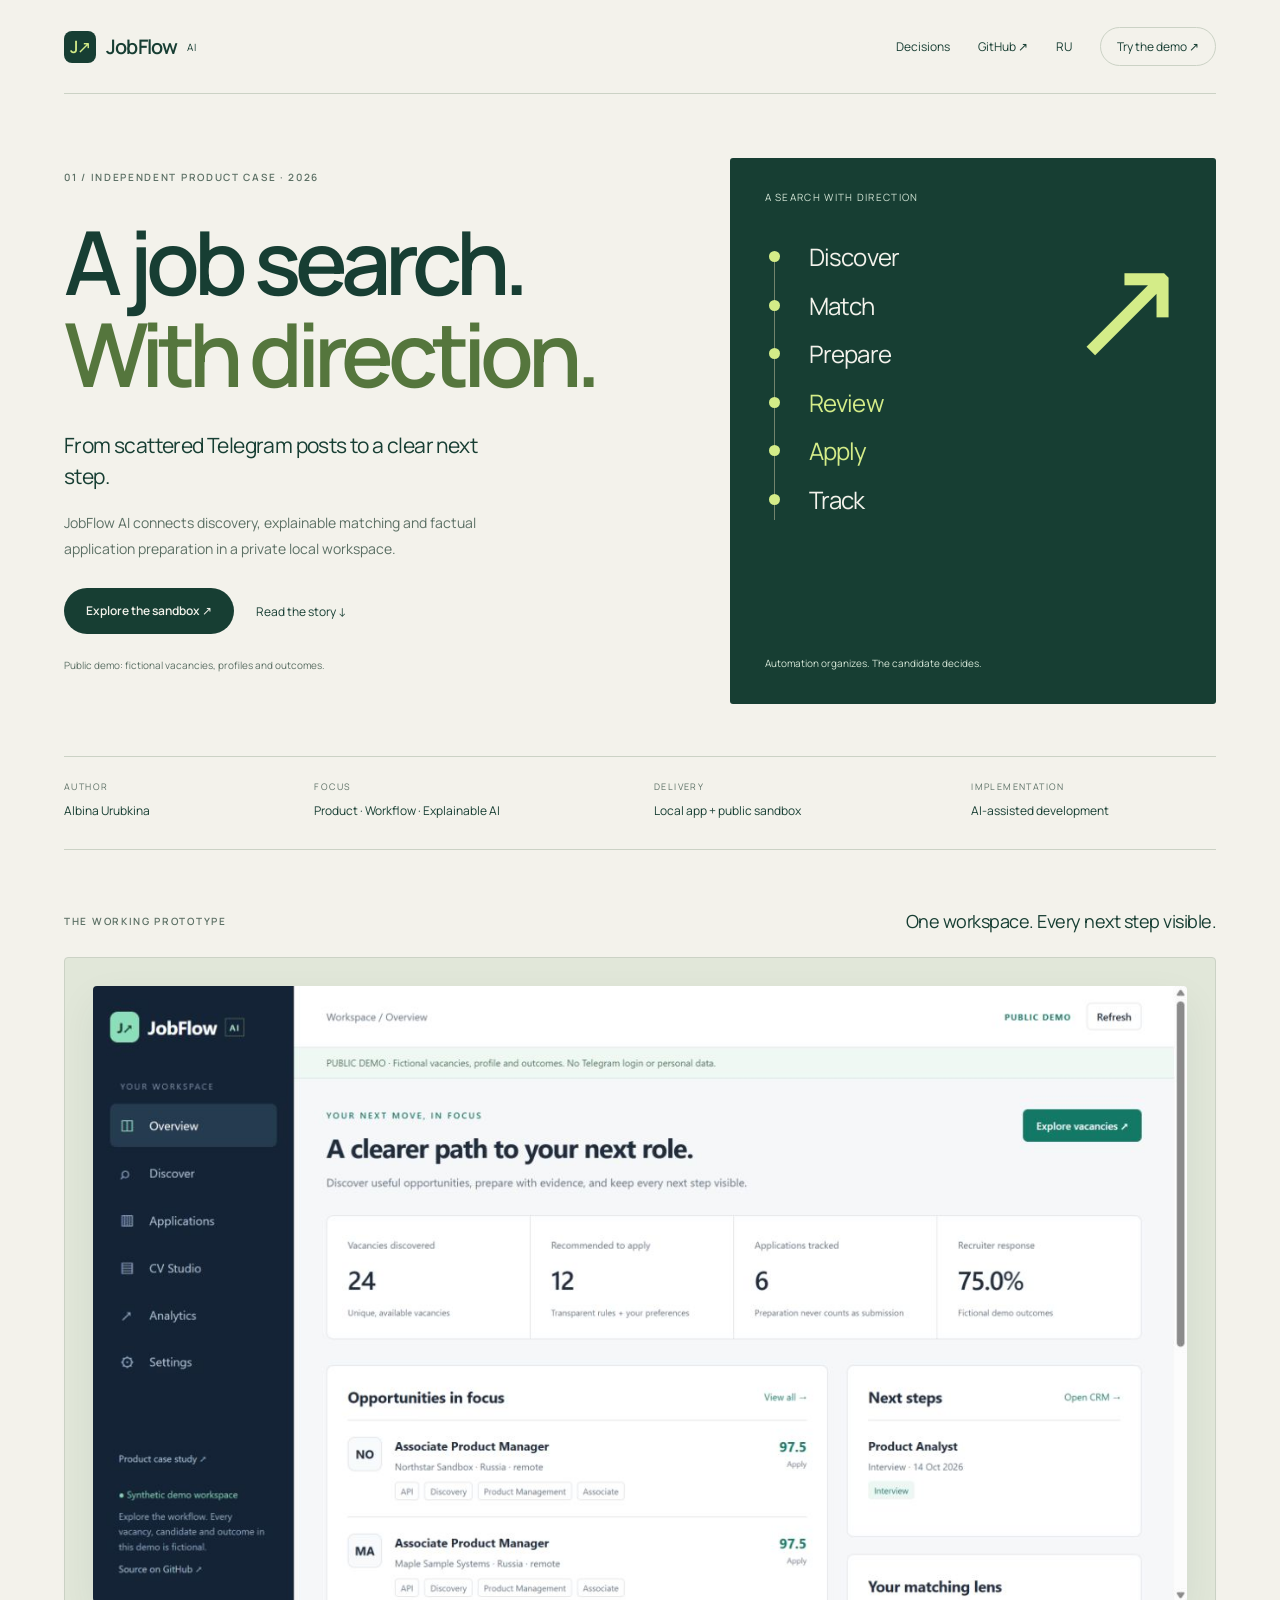
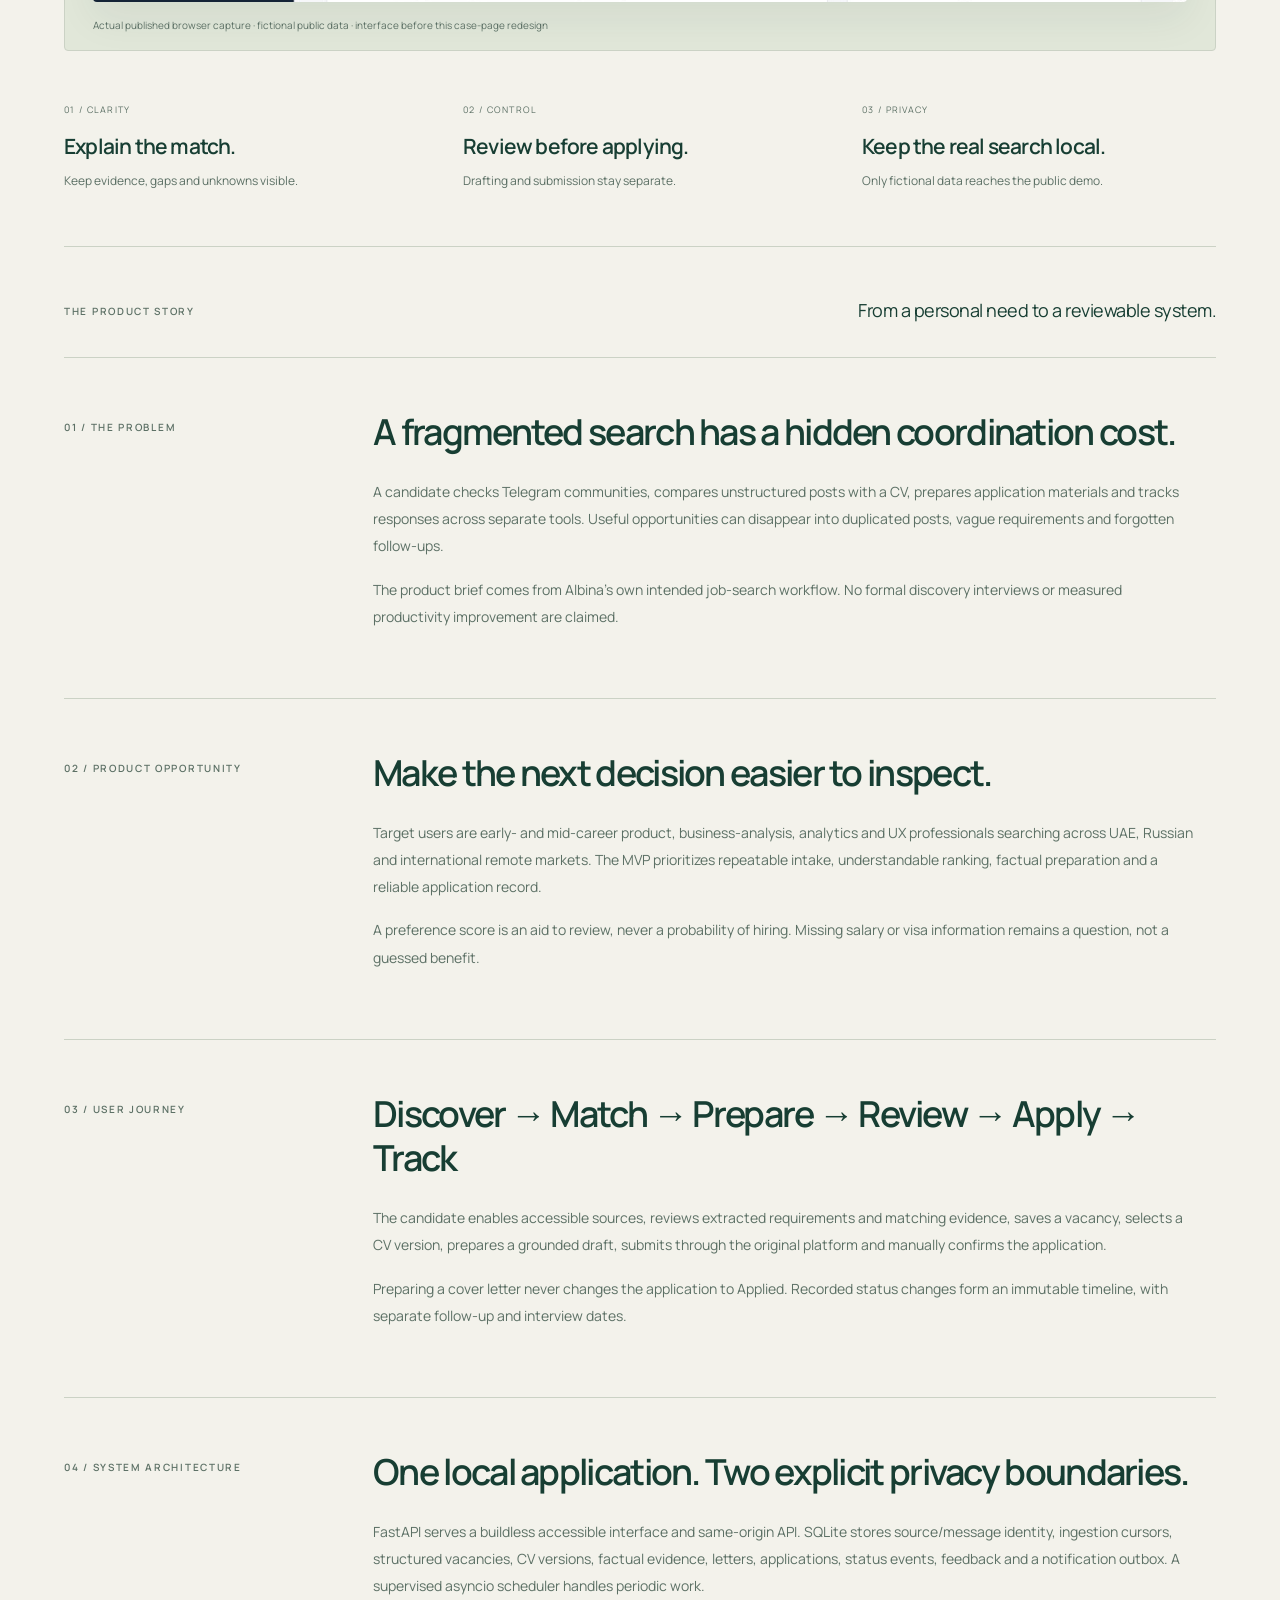
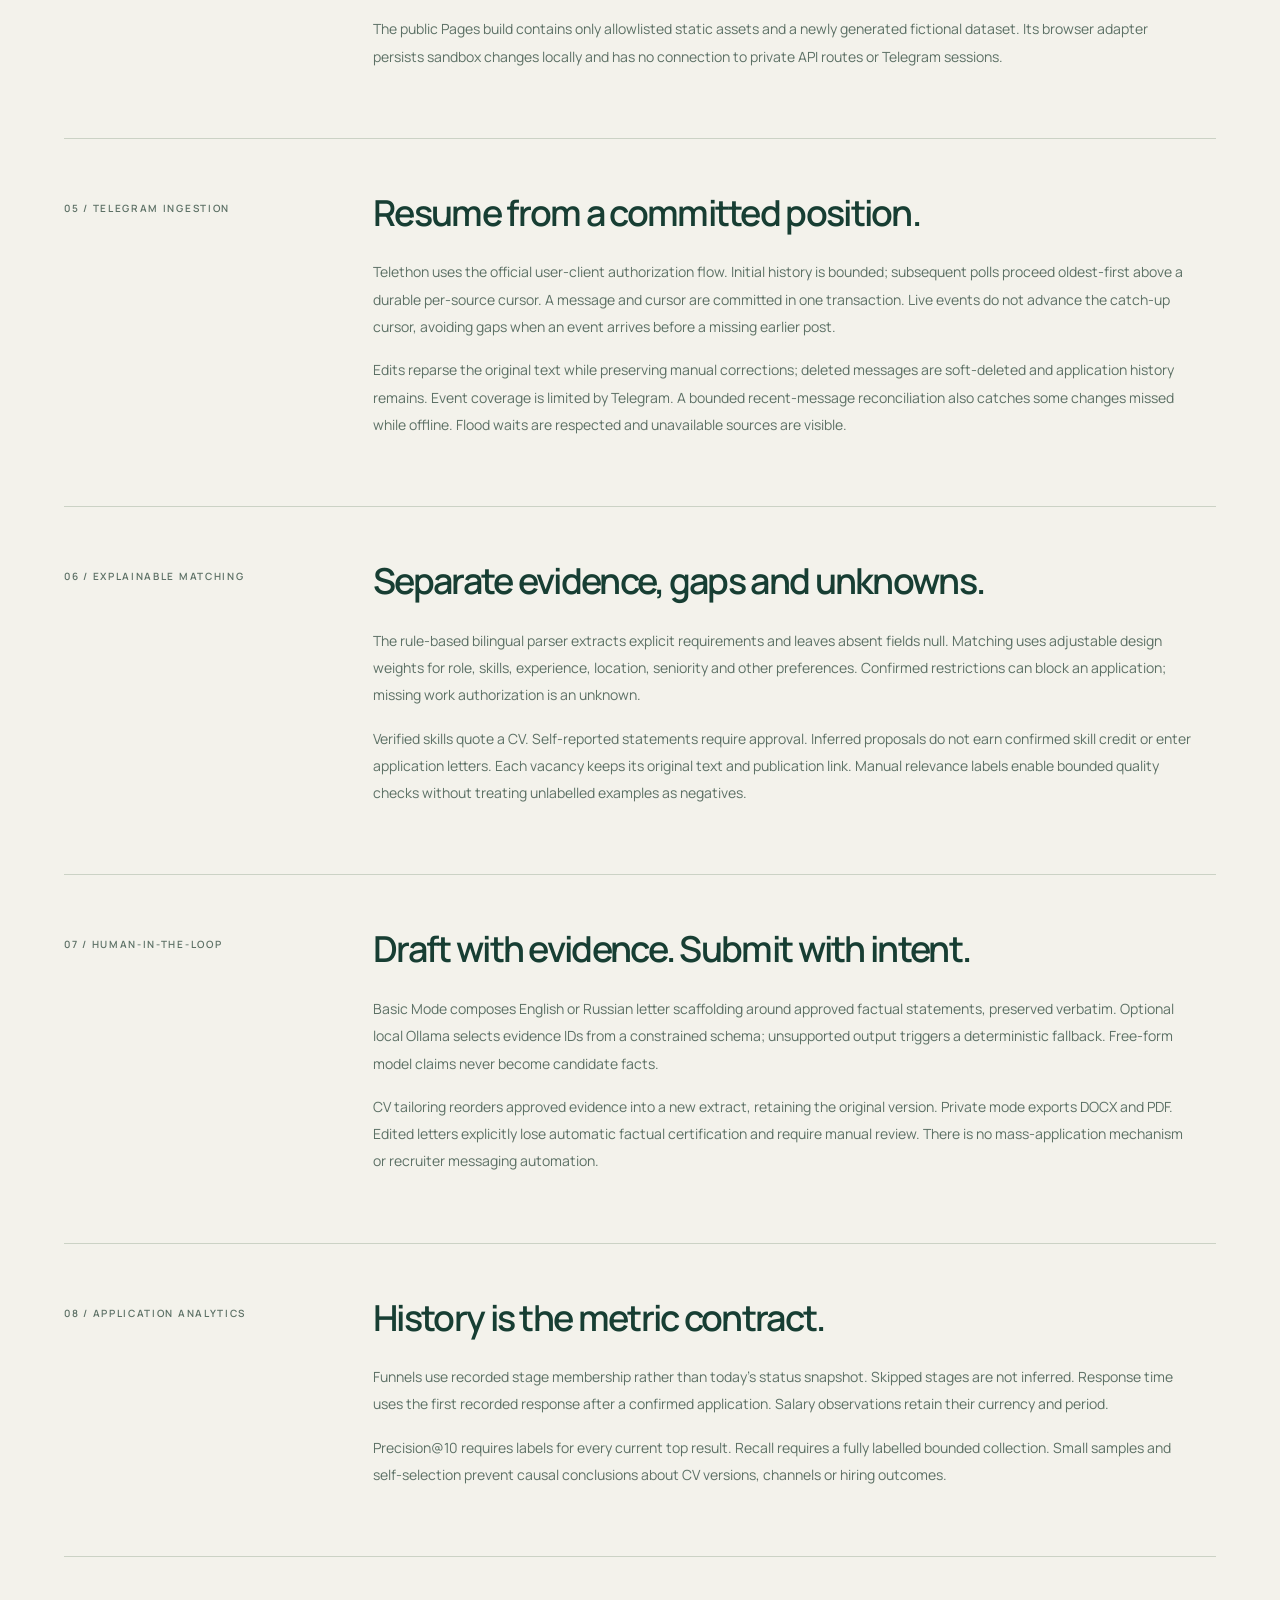
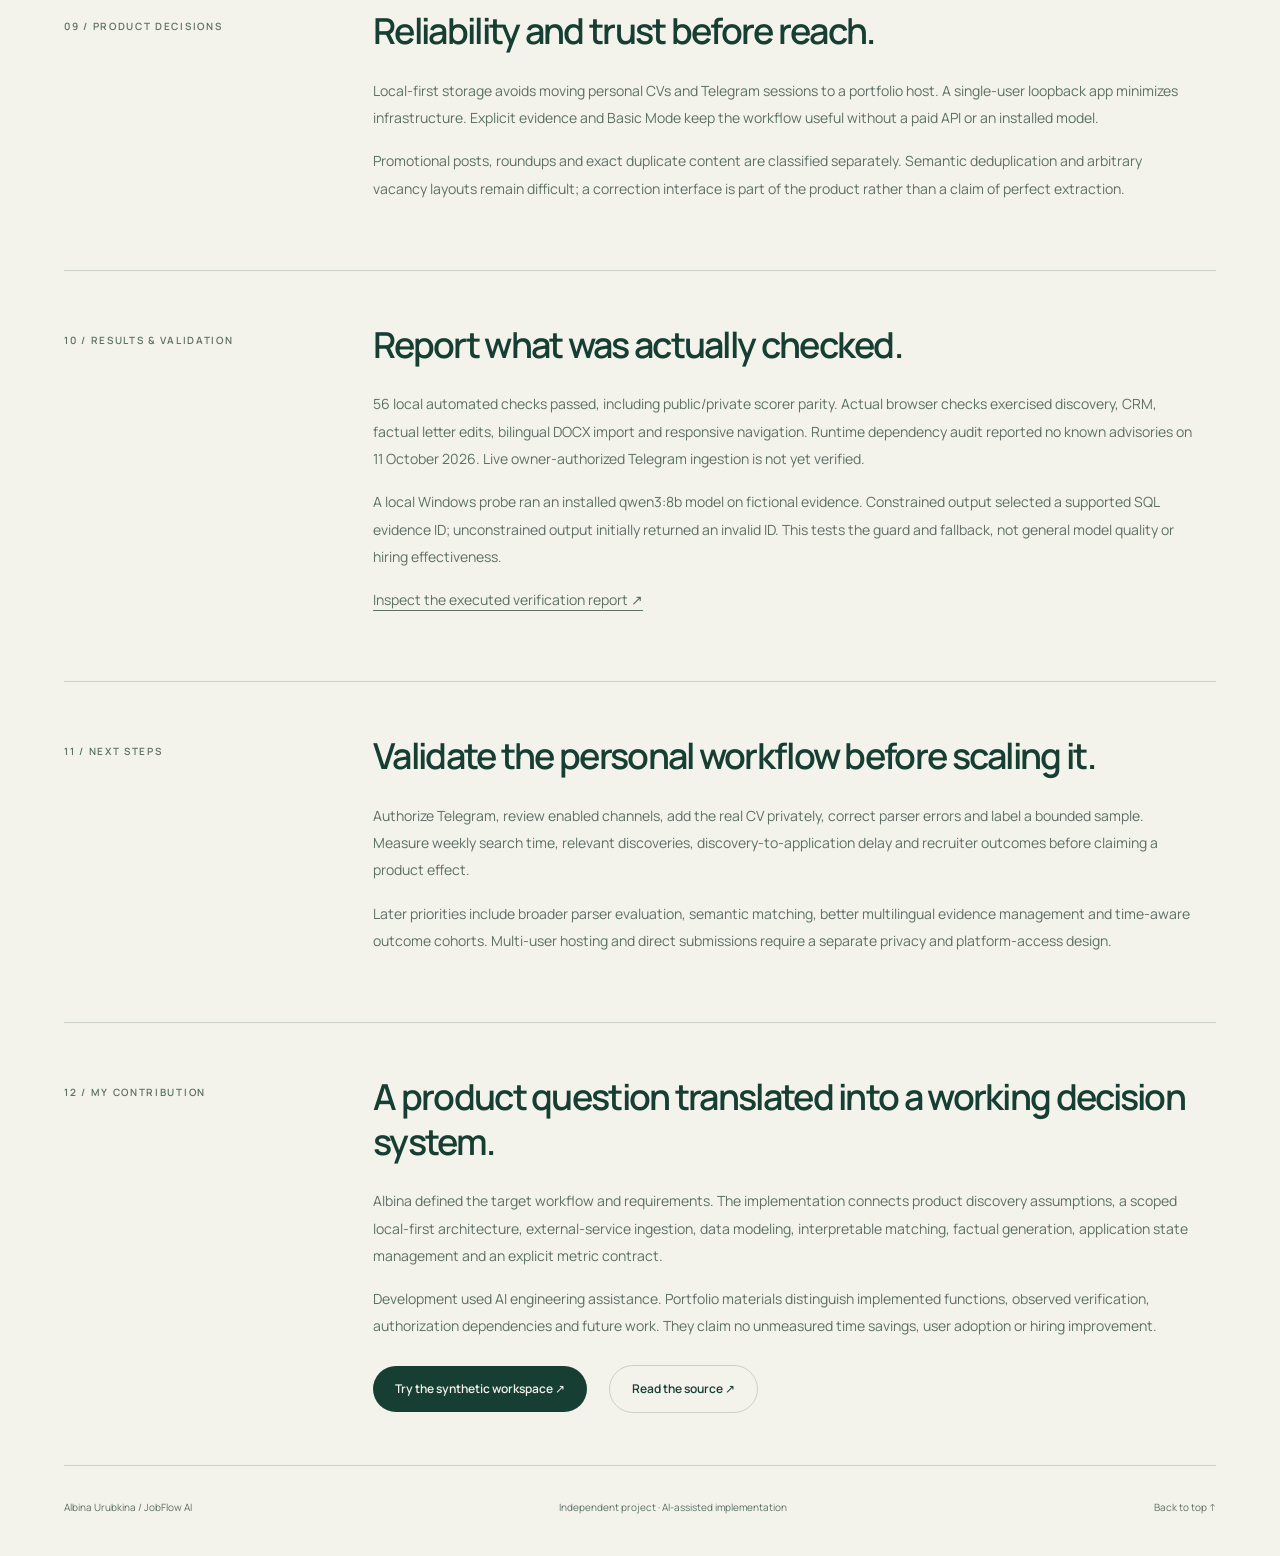
==== commit 07c14604: "Present JobFlow as a bilingual editorial product case" ====
--- a/web/case-study.html
+++ b/web/case-study.html
@@ -1,13 +1,15 @@
-<!doctype html><html lang="en"><head><meta charset="utf-8"><meta name="viewport" content="width=device-width,initial-scale=1"><title>JobFlow AI — Turning Fragmented Job Discovery into an Intelligent Workflow</title><meta name="description" content="A local-first product case study connecting Telegram ingestion, evidence-grounded matching and a human-reviewed application CRM."><link rel="stylesheet" href="assets/styles.css"></head><body><div class="case-body"><header class="case-header"><a class="brand" href="index.html"><span class="brand-icon">J↗</span>JobFlow AI</a><a href="index.html">Explore the fictional sandbox ↗</a></header><main><section class="case-hero"><div class="eyebrow">Independent product case · Integrations + Explainable AI</div><h1>Turning fragmented job discovery into an <em>intelligent workflow.</em></h1><p class="subheading">JobFlow AI brings discovery, factual preparation and application tracking into one local-first workspace. Automation finds and organizes; the candidate decides and submits.</p><p><span class="case-status">Private local application</span><span class="case-status">Public synthetic sandbox</span><span class="case-status">No paid AI API</span></p><p class="info">Product assumptions, not invented user interviews. Demonstration vacancies, candidate profiles and hiring outcomes are fictional. Real Telegram operation requires the owner's official authorization.</p></section>
-<section class="case-chapter"><div class="eyebrow">01 / The problem</div><div><h2>A fragmented search has a hidden coordination cost.</h2><p>A candidate checks Telegram communities, compares unstructured posts with a CV, prepares application materials and tracks responses across separate tools. Useful opportunities can disappear into duplicated posts, vague requirements and forgotten follow-ups.</p><p>The product brief comes from Albina's own intended job-search workflow. No formal discovery interviews or measured productivity improvement are claimed.</p></div></section>
-<section class="case-chapter"><div class="eyebrow">02 / Product opportunity</div><div><h2>Make the next decision easier to inspect.</h2><p>Target users are early- and mid-career product, business-analysis, analytics and UX professionals searching across UAE, Russian and international remote markets. The MVP prioritizes repeatable intake, understandable ranking, factual preparation and a reliable application record.</p><p>A preference score is an aid to review, never a probability of hiring. Missing salary or visa information remains a question, not a guessed benefit.</p></div></section>
-<section class="case-chapter"><div class="eyebrow">03 / User journey</div><div><h2>Discover → Match → Prepare → Review → Apply → Track</h2><p>The candidate enables accessible sources, reviews extracted requirements and matching evidence, saves a vacancy, selects a CV version, prepares a grounded draft, submits through the original platform and manually confirms the application.</p><p>Preparing a cover letter never changes the application to Applied. Recorded status changes form an immutable timeline, with separate follow-up and interview dates.</p></div></section>
-<section class="case-chapter"><div class="eyebrow">04 / System architecture</div><div><h2>One local application. Two explicit privacy boundaries.</h2><p>FastAPI serves a buildless accessible interface and same-origin API. SQLite stores source/message identity, ingestion cursors, structured vacancies, CV versions, factual evidence, letters, applications, status events, feedback and a notification outbox. A supervised asyncio scheduler handles periodic work.</p><p>The public Pages build contains only allowlisted static assets and a newly generated fictional dataset. Its browser adapter persists sandbox changes locally and has no connection to private API routes or Telegram sessions.</p></div></section>
-<section class="case-chapter"><div class="eyebrow">05 / Telegram ingestion</div><div><h2>Resume from a committed position.</h2><p>Telethon uses the official user-client authorization flow. Initial history is bounded; subsequent polls proceed oldest-first above a durable per-source cursor. A message and cursor are committed in one transaction. Live events do not advance the catch-up cursor, avoiding gaps when an event arrives before a missing earlier post.</p><p>Edits reparse the original text while preserving manual corrections; deleted messages are soft-deleted and application history remains. Event coverage is limited by Telegram. A bounded recent-message reconciliation also catches some changes missed while offline. Flood waits are respected and unavailable sources are visible.</p></div></section>
-<section class="case-chapter"><div class="eyebrow">06 / Explainable matching</div><div><h2>Separate evidence, gaps and unknowns.</h2><p>The rule-based bilingual parser extracts explicit requirements and leaves absent fields null. Matching uses adjustable design weights for role, skills, experience, location, seniority and other preferences. Confirmed restrictions can block an application; missing work authorization is an unknown.</p><p>Verified skills quote a CV. Self-reported statements require approval. Inferred proposals do not earn confirmed skill credit or enter application letters. Each vacancy keeps its original text and publication link. Manual relevance labels enable bounded quality checks without treating unlabelled examples as negatives.</p></div></section>
-<section class="case-chapter"><div class="eyebrow">07 / Human-in-the-loop</div><div><h2>Draft with evidence. Submit with intent.</h2><p>Basic Mode composes English or Russian letter scaffolding around approved factual statements, preserved verbatim. Optional local Ollama selects evidence IDs from a constrained schema; unsupported output triggers a deterministic fallback. Free-form model claims never become candidate facts.</p><p>CV tailoring reorders approved evidence into a new extract, retaining the original version. Private mode exports DOCX and PDF. Edited letters explicitly lose automatic factual certification and require manual review. There is no mass-application mechanism or recruiter messaging automation.</p></div></section>
-<section class="case-chapter"><div class="eyebrow">08 / Application analytics</div><div><h2>History is the metric contract.</h2><p>Funnels use recorded stage membership rather than today's status snapshot. Skipped stages are not inferred. Response time uses the first recorded response after a confirmed application. Salary observations retain their currency and period.</p><p>Precision@10 requires labels for every current top result. Recall requires a fully labelled bounded collection. Small samples and self-selection prevent causal conclusions about CV versions, channels or hiring outcomes.</p></div></section>
-<section class="case-chapter"><div class="eyebrow">09 / Product decisions</div><div><h2>Reliability and trust before reach.</h2><p>Local-first storage avoids moving personal CVs and Telegram sessions to a portfolio host. A single-user loopback app minimizes infrastructure. Explicit evidence and Basic Mode keep the workflow useful without a paid API or an installed model.</p><p>Promotional posts, roundups and exact duplicate content are classified separately. Semantic deduplication and arbitrary vacancy layouts remain difficult; a correction interface is part of the product rather than a claim of perfect extraction.</p></div></section>
-<section class="case-chapter"><div class="eyebrow">10 / Results & validation</div><div><h2>Report what was actually checked.</h2><p id="validation-summary">56 local automated checks passed, including public/private scorer parity. Actual browser checks exercised discovery, CRM, factual letter edits, bilingual DOCX import and responsive navigation. Runtime dependency audit reported no known advisories on 11 October 2026. Live owner-authorized Telegram ingestion is not yet verified.</p><p>A local Windows probe ran an installed qwen3:8b model on fictional evidence. Constrained output selected a supported SQL evidence ID; unconstrained output initially returned an invalid ID. This tests the guard and fallback, not general model quality or hiring effectiveness.</p><p><a href="https://github.com/alyalbina/jobflow-ai/blob/main/docs/validation.md">Inspect the executed verification report ↗</a></p></div></section>
-<section class="case-chapter"><div class="eyebrow">11 / Next steps</div><div><h2>Validate the personal workflow before scaling it.</h2><p>Authorize Telegram, review enabled channels, add the real CV privately, correct parser errors and label a bounded sample. Measure weekly search time, relevant discoveries, discovery-to-application delay and recruiter outcomes before claiming a product effect.</p><p>Later priorities include broader parser evaluation, semantic matching, better multilingual evidence management and time-aware outcome cohorts. Multi-user hosting and direct submissions require a separate privacy and platform-access design.</p></div></section>
-<section class="case-chapter"><div class="eyebrow">12 / My contribution</div><div><h2>A product question translated into a working decision system.</h2><p>Albina defined the target workflow and requirements. The implementation connects product discovery assumptions, a scoped local-first architecture, external-service ingestion, data modeling, interpretable matching, factual generation, application state management and an explicit metric contract.</p><p>Development used AI engineering assistance. Portfolio materials distinguish implemented functions, observed verification, authorization dependencies and future work. They claim no unmeasured time savings, user adoption or hiring improvement.</p><div class="actions"><a class="button" href="index.html">Try the synthetic workspace ↗</a><a class="button secondary" href="https://github.com/alyalbina/jobflow-ai">Read the source ↗</a></div></div></section></main><footer>JobFlow AI · Independent portfolio project · Fictional public demonstration data only</footer></div></body></html>
+<!doctype html><html lang="en"><head><meta charset="utf-8"><meta name="viewport" content="width=device-width,initial-scale=1"><title>JobFlow AI — Product case by Albina Urubkina</title><meta name="description" content="From scattered Telegram opportunities to an explainable, human-reviewed local job-search workflow. A product case by Albina Urubkina."><meta property="og:title" content="JobFlow AI — A job search with direction"><meta property="og:image" content="https://alyalbina.github.io/jobflow-ai/assets/portfolio/social-preview.png"><meta name="theme-color" content="#173e33"><link rel="stylesheet" href="assets/portfolio/fonts.css"><link rel="stylesheet" href="assets/portfolio/case.css"></head><body><a class="skip" href="#content">Skip to case study</a><div class="case-body"><header class="case-header"><a class="brand" href="case-study.html"><span class="brand-icon">J↗</span>JobFlow <span class="brand-ai">AI</span></a><nav aria-label="Primary"><a href="#chapter-9">Decisions</a><a href="https://github.com/alyalbina/jobflow-ai">GitHub ↗</a><a href="case-study.ru.html" lang="ru">RU</a><a class="nav-cta" href="index.html">Try the demo ↗</a></nav></header><main id="content"><section class="case-hero"><div class="hero-copy"><div class="eyebrow">01 / Independent product case · 2026</div><h1>A job search.<br><em>With direction.</em></h1><p class="hero-lede">From scattered Telegram posts to a clear next step.</p><p class="subheading">JobFlow AI connects discovery, explainable matching and factual application preparation in a private local workspace.</p><div class="case-actions"><a class="button" href="index.html">Explore the sandbox ↗</a><a class="quiet-link" href="#chapter-1">Read the story ↓</a></div><p class="hero-note">Public demo: fictional vacancies, profiles and outcomes.</p></div><div class="hero-art" aria-label="Six steps from finding a vacancy to tracking an application"><span class="art-label">A SEARCH WITH DIRECTION</span><span class="direction-mark" aria-hidden="true">↗</span><ol class="flow-list"><li>Discover</li><li>Match</li><li>Prepare</li><li class="human-step">Review</li><li class="human-step">Apply</li><li>Track</li></ol><span class="art-bottom">Automation organizes. The candidate decides.</span></div></section>
+<div class="case-metadata"><div><span>AUTHOR</span><strong>Albina Urubkina</strong></div><div><span>FOCUS</span><strong>Product · Workflow · Explainable AI</strong></div><div><span>DELIVERY</span><strong>Local app + public sandbox</strong></div><div><span>IMPLEMENTATION</span><strong>AI-assisted development</strong></div></div>
+<section class="case-showcase"><div class="showcase-heading"><span class="eyebrow">The working prototype</span><p>One workspace. Every next step visible.</p></div><figure><img src="assets/portfolio/workspace.jpg" alt="Actual published JobFlow sandbox showing its fictional job-search workspace" width="1265" height="712" fetchpriority="high"><figcaption>Actual published browser capture · fictional public data · interface before this case-page redesign</figcaption></figure></section>
+<section class="decision-strip" aria-label="Three product principles"><div><span>01 / CLARITY</span><h2>Explain the match.</h2><p>Keep evidence, gaps and unknowns visible.</p></div><div><span>02 / CONTROL</span><h2>Review before applying.</h2><p>Drafting and submission stay separate.</p></div><div><span>03 / PRIVACY</span><h2>Keep the real search local.</h2><p>Only fictional data reaches the public demo.</p></div></section><div class="story-heading"><span class="eyebrow">The product story</span><p>From a personal need to a reviewable system.</p></div><section class="case-chapter" id="chapter-1"><div class="eyebrow">01 / The problem</div><div><h2>A fragmented search has a hidden coordination cost.</h2><p>A candidate checks Telegram communities, compares unstructured posts with a CV, prepares application materials and tracks responses across separate tools. Useful opportunities can disappear into duplicated posts, vague requirements and forgotten follow-ups.</p><p>The product brief comes from Albina's own intended job-search workflow. No formal discovery interviews or measured productivity improvement are claimed.</p></div></section>
+<section class="case-chapter" id="chapter-2"><div class="eyebrow">02 / Product opportunity</div><div><h2>Make the next decision easier to inspect.</h2><p>Target users are early- and mid-career product, business-analysis, analytics and UX professionals searching across UAE, Russian and international remote markets. The MVP prioritizes repeatable intake, understandable ranking, factual preparation and a reliable application record.</p><p>A preference score is an aid to review, never a probability of hiring. Missing salary or visa information remains a question, not a guessed benefit.</p></div></section>
+<section class="case-chapter" id="chapter-3"><div class="eyebrow">03 / User journey</div><div><h2>Discover → Match → Prepare → Review → Apply → Track</h2><p>The candidate enables accessible sources, reviews extracted requirements and matching evidence, saves a vacancy, selects a CV version, prepares a grounded draft, submits through the original platform and manually confirms the application.</p><p>Preparing a cover letter never changes the application to Applied. Recorded status changes form an immutable timeline, with separate follow-up and interview dates.</p></div></section>
+<section class="case-chapter" id="chapter-4"><div class="eyebrow">04 / System architecture</div><div><h2>One local application. Two explicit privacy boundaries.</h2><p>FastAPI serves a buildless accessible interface and same-origin API. SQLite stores source/message identity, ingestion cursors, structured vacancies, CV versions, factual evidence, letters, applications, status events, feedback and a notification outbox. A supervised asyncio scheduler handles periodic work.</p><p>The public Pages build contains only allowlisted static assets and a newly generated fictional dataset. Its browser adapter persists sandbox changes locally and has no connection to private API routes or Telegram sessions.</p></div></section>
+<section class="case-chapter" id="chapter-5"><div class="eyebrow">05 / Telegram ingestion</div><div><h2>Resume from a committed position.</h2><p>Telethon uses the official user-client authorization flow. Initial history is bounded; subsequent polls proceed oldest-first above a durable per-source cursor. A message and cursor are committed in one transaction. Live events do not advance the catch-up cursor, avoiding gaps when an event arrives before a missing earlier post.</p><p>Edits reparse the original text while preserving manual corrections; deleted messages are soft-deleted and application history remains. Event coverage is limited by Telegram. A bounded recent-message reconciliation also catches some changes missed while offline. Flood waits are respected and unavailable sources are visible.</p></div></section>
+<section class="case-chapter" id="chapter-6"><div class="eyebrow">06 / Explainable matching</div><div><h2>Separate evidence, gaps and unknowns.</h2><p>The rule-based bilingual parser extracts explicit requirements and leaves absent fields null. Matching uses adjustable design weights for role, skills, experience, location, seniority and other preferences. Confirmed restrictions can block an application; missing work authorization is an unknown.</p><p>Verified skills quote a CV. Self-reported statements require approval. Inferred proposals do not earn confirmed skill credit or enter application letters. Each vacancy keeps its original text and publication link. Manual relevance labels enable bounded quality checks without treating unlabelled examples as negatives.</p></div></section>
+<section class="case-chapter" id="chapter-7"><div class="eyebrow">07 / Human-in-the-loop</div><div><h2>Draft with evidence. Submit with intent.</h2><p>Basic Mode composes English or Russian letter scaffolding around approved factual statements, preserved verbatim. Optional local Ollama selects evidence IDs from a constrained schema; unsupported output triggers a deterministic fallback. Free-form model claims never become candidate facts.</p><p>CV tailoring reorders approved evidence into a new extract, retaining the original version. Private mode exports DOCX and PDF. Edited letters explicitly lose automatic factual certification and require manual review. There is no mass-application mechanism or recruiter messaging automation.</p></div></section>
+<section class="case-chapter" id="chapter-8"><div class="eyebrow">08 / Application analytics</div><div><h2>History is the metric contract.</h2><p>Funnels use recorded stage membership rather than today's status snapshot. Skipped stages are not inferred. Response time uses the first recorded response after a confirmed application. Salary observations retain their currency and period.</p><p>Precision@10 requires labels for every current top result. Recall requires a fully labelled bounded collection. Small samples and self-selection prevent causal conclusions about CV versions, channels or hiring outcomes.</p></div></section>
+<section class="case-chapter" id="chapter-9"><div class="eyebrow">09 / Product decisions</div><div><h2>Reliability and trust before reach.</h2><p>Local-first storage avoids moving personal CVs and Telegram sessions to a portfolio host. A single-user loopback app minimizes infrastructure. Explicit evidence and Basic Mode keep the workflow useful without a paid API or an installed model.</p><p>Promotional posts, roundups and exact duplicate content are classified separately. Semantic deduplication and arbitrary vacancy layouts remain difficult; a correction interface is part of the product rather than a claim of perfect extraction.</p></div></section>
+<section class="case-chapter" id="chapter-10"><div class="eyebrow">10 / Results & validation</div><div><h2>Report what was actually checked.</h2><p id="validation-summary">56 local automated checks passed, including public/private scorer parity. Actual browser checks exercised discovery, CRM, factual letter edits, bilingual DOCX import and responsive navigation. Runtime dependency audit reported no known advisories on 11 October 2026. Live owner-authorized Telegram ingestion is not yet verified.</p><p>A local Windows probe ran an installed qwen3:8b model on fictional evidence. Constrained output selected a supported SQL evidence ID; unconstrained output initially returned an invalid ID. This tests the guard and fallback, not general model quality or hiring effectiveness.</p><p><a href="https://github.com/alyalbina/jobflow-ai/blob/main/docs/validation.md">Inspect the executed verification report ↗</a></p></div></section>
+<section class="case-chapter" id="chapter-11"><div class="eyebrow">11 / Next steps</div><div><h2>Validate the personal workflow before scaling it.</h2><p>Authorize Telegram, review enabled channels, add the real CV privately, correct parser errors and label a bounded sample. Measure weekly search time, relevant discoveries, discovery-to-application delay and recruiter outcomes before claiming a product effect.</p><p>Later priorities include broader parser evaluation, semantic matching, better multilingual evidence management and time-aware outcome cohorts. Multi-user hosting and direct submissions require a separate privacy and platform-access design.</p></div></section>
+<section class="case-chapter" id="chapter-12"><div class="eyebrow">12 / My contribution</div><div><h2>A product question translated into a working decision system.</h2><p>Albina defined the target workflow and requirements. The implementation connects product discovery assumptions, a scoped local-first architecture, external-service ingestion, data modeling, interpretable matching, factual generation, application state management and an explicit metric contract.</p><p>Development used AI engineering assistance. Portfolio materials distinguish implemented functions, observed verification, authorization dependencies and future work. They claim no unmeasured time savings, user adoption or hiring improvement.</p><div class="actions"><a class="button" href="index.html">Try the synthetic workspace ↗</a><a class="button secondary" href="https://github.com/alyalbina/jobflow-ai">Read the source ↗</a></div></div></section></main><footer><span>Albina Urubkina / JobFlow AI</span><span>Independent project · AI-assisted implementation</span><a href="#">Back to top ↑</a></footer></div></body></html>
--- a/web/assets/portfolio/fonts.css
+++ b/web/assets/portfolio/fonts.css
@@ -0,0 +1,4 @@
+@font-face{font-family:Manrope;font-style:normal;font-weight:400;font-display:swap;src:url(manrope-latin-400-normal.woff2) format("woff2");unicode-range:U+0000-00FF,U+0131,U+0152-0153,U+02BB-02BC,U+02C6,U+02DA,U+02DC,U+0304,U+0308,U+0329,U+2000-206F,U+20AC,U+2122,U+2191,U+2193,U+2212,U+2215,U+FEFF,U+FFFD}
+@font-face{font-family:Manrope;font-style:normal;font-weight:400;font-display:swap;src:url(manrope-cyrillic-400-normal.woff2) format("woff2");unicode-range:U+0400-045F,U+0490-0491,U+04B0-04B1,U+2116}
+@font-face{font-family:Manrope;font-style:normal;font-weight:600;font-display:swap;src:url(manrope-latin-600-normal.woff2) format("woff2");unicode-range:U+0000-00FF,U+0131,U+0152-0153,U+02BB-02BC,U+02C6,U+02DA,U+02DC,U+0304,U+0308,U+0329,U+2000-206F,U+20AC,U+2122,U+2191,U+2193,U+2212,U+2215,U+FEFF,U+FFFD}
+@font-face{font-family:Manrope;font-style:normal;font-weight:600;font-display:swap;src:url(manrope-cyrillic-600-normal.woff2) format("woff2");unicode-range:U+0400-045F,U+0490-0491,U+04B0-04B1,U+2116}
--- a/web/assets/portfolio/case.css
+++ b/web/assets/portfolio/case.css
@@ -0,0 +1,7 @@
+:root{--paper:#f3f2eb;--ink:#173e33;--muted:#5c7065;--line:#cbd2c5;--lime:#d4ec88;--soft:#e7ebdf;font-family:Manrope,Arial,sans-serif;color:var(--ink);background:var(--paper);font-size:16px;font-synthesis:none}
+*{box-sizing:border-box}html{scroll-behavior:smooth;scroll-padding-top:32px}body{margin:0}a{color:inherit;text-underline-offset:5px}a:hover{color:#52733f}a:focus-visible,button:focus-visible{outline:3px solid #537929;outline-offset:5px}.skip{position:absolute;left:24px;top:-100px;background:white;padding:14px;z-index:10}.skip:focus{top:10px}.case-body{max-width:1480px;margin:auto;padding:0 5%}main{padding:0}.case-header{display:flex;align-items:center;justify-content:space-between;gap:24px;padding:27px 0;border-bottom:1px solid var(--line)}.brand{display:flex;align-items:center;gap:10px;text-decoration:none;font-size:20px;font-weight:600;letter-spacing:-.8px}.brand-icon{display:grid;place-items:center;width:32px;height:32px;background:var(--ink);color:var(--lime);border-radius:8px;font-size:17px;letter-spacing:-1px}.brand-ai{font-size:10px;font-weight:400;letter-spacing:1px}.case-header nav{display:flex;gap:28px;align-items:center;font-size:12px}.case-header nav a{text-decoration:none}.nav-cta{border:1px solid var(--line);padding:10px 16px;border-radius:30px}.case-hero{display:grid;grid-template-columns:1.25fr 1fr;gap:5%;padding:64px 0 52px;align-items:stretch}.hero-copy{padding:10px 0 20px}.eyebrow{font-size:10px;line-height:1.8;letter-spacing:1.7px;text-transform:uppercase;font-weight:600;color:var(--muted)}h1{font-size:clamp(48px,6.9vw,94px);font-weight:600;line-height:1.04;letter-spacing:-6px;margin:30px 0}h1 em{font-style:normal;color:#55763d}p{line-height:1.8;color:var(--muted)}.hero-lede{font-size:21px;line-height:1.5;letter-spacing:-.6px;max-width:440px;color:var(--ink);margin:0 0 17px}.subheading{font-size:14px;max-width:450px;line-height:1.85;margin:0}.case-actions,.actions{display:flex;gap:22px;align-items:center;flex-wrap:wrap;margin-top:27px}.button{display:inline-flex;text-decoration:none;background:var(--ink);color:var(--paper);padding:14px 22px;border-radius:40px;font-size:12px;line-height:1.5;font-weight:600}.button:hover{background:#31523e;color:white}.button.secondary{background:transparent;border:1px solid var(--line);color:var(--ink)}.quiet-link{font-size:12px;text-decoration:none}.hero-note{font-size:10px;margin-top:22px}.hero-art{min-height:505px;background:var(--ink);color:var(--paper);padding:32px 35px;position:relative;overflow:hidden;border-radius:3px}.art-label,.art-bottom{display:block;font-size:10px;letter-spacing:1.3px;color:#d4e5d6}.direction-mark{position:absolute;right:28px;top:78px;font-size:146px;color:var(--lime);line-height:1;font-family:Arial,sans-serif;font-weight:400}.flow-list{list-style:none;counter-reset:flow;padding:0;margin:39px 0 29px;position:relative}.flow-list:before{content:"";position:absolute;left:9px;top:12px;bottom:15px;border-left:1px solid #72846d}.flow-list li{counter-increment:flow;position:relative;font-size:24px;letter-spacing:-.8px;padding:0 0 21px 44px;line-height:1.15}.flow-list li:before{content:"";position:absolute;left:4px;top:8px;width:11px;height:11px;border-radius:50%;background:var(--lime)}.flow-list .human-step{color:var(--lime)}.art-bottom{position:absolute;bottom:32px;max-width:310px;line-height:1.8;font-size:10px;letter-spacing:0}.case-metadata{display:grid;grid-template-columns:1fr 1.4fr 1.3fr 1.1fr;border-block:1px solid var(--line);gap:28px;padding:23px 0 27px}.case-metadata span{display:block;color:var(--muted);font-size:9px;letter-spacing:1.4px;margin-bottom:8px}.case-metadata strong{font-size:12px;font-weight:400;line-height:1.7;display:block}.case-showcase{padding:58px 0 0}.showcase-heading,.story-heading{display:flex;align-items:center;justify-content:space-between;gap:24px;margin-bottom:22px}.showcase-heading p,.story-heading p{font-size:18px;line-height:1.5;letter-spacing:-.5px;color:var(--ink);margin:0}.case-showcase figure{margin:0;padding:28px 28px 16px;background:#e1e7d9;border:1px solid var(--line);border-radius:4px}.case-showcase img{display:block;width:100%;height:auto;border-radius:4px;box-shadow:0 16px 40px #173e3312}.case-showcase figcaption{font-size:10px;color:var(--muted);line-height:1.7;margin-top:15px}.decision-strip{display:grid;grid-template-columns:repeat(3,1fr);gap:45px;padding:45px 0 55px;margin-bottom:30px;border-bottom:1px solid var(--line)}.decision-strip span{font-size:9px;letter-spacing:1.3px;color:var(--muted)}.decision-strip h2{font-size:21px;letter-spacing:-.8px;font-weight:600;margin:14px 0 10px}.decision-strip p{font-size:12px;line-height:1.8;margin:0;max-width:270px}.story-heading{margin:0;padding:20px 0 33px;border-bottom:1px solid var(--line)}.case-chapter{display:grid;grid-template-columns:240px minmax(0,1fr);gap:6%;padding:52px 0;border-bottom:1px solid var(--line)}.case-chapter>.eyebrow{padding-top:8px}.case-chapter>div:last-child{max-width:820px}.case-chapter h2{font-size:clamp(25px,2.8vw,38px);line-height:1.24;font-weight:600;letter-spacing:-1.7px;margin:0 0 23px}.case-chapter p{font-size:14px;line-height:1.95;margin:16px 0}.case-chapter .info{background:var(--soft);padding:15px 20px;font-size:12px}.case-chapter ul{line-height:1.9;color:var(--muted);padding-left:22px;font-size:14px}.case-chapter .actions{margin-top:25px}footer{display:flex;justify-content:space-between;gap:25px;font-size:10px;color:var(--muted);padding:32px 0 40px;line-height:1.8}footer a{text-decoration:none}
+@media(max-width:1050px){h1{letter-spacing:-4px}.case-header nav{gap:18px}.hero-art{padding:30px 25px}.direction-mark{font-size:100px;right:20px;top:100px}.case-chapter{grid-template-columns:180px minmax(0,1fr);gap:5%}.decision-strip{gap:28px}.case-metadata{gap:20px}.flow-list li{font-size:22px}}
+@media(max-width:740px){.case-body{padding:0 6%}.case-header{padding:20px 0;align-items:flex-start}.brand{font-size:17px}.case-header nav{gap:14px;font-size:10px;flex-wrap:wrap;justify-content:flex-end;max-width:205px}.case-header nav a:first-child{display:none}.nav-cta{padding:8px 12px}.case-hero{grid-template-columns:1fr;gap:28px;padding:40px 0 32px}h1{font-size:clamp(43px,11vw,76px);letter-spacing:-3px;margin:25px 0}.hero-copy{padding:0}.hero-lede{font-size:19px;max-width:370px}.subheading{font-size:13px}.hero-art{min-height:430px;padding:29px}.flow-list{margin-top:30px}.flow-list li{font-size:23px;padding-bottom:18px}.direction-mark{font-size:133px;top:86px;right:32px}.art-bottom{bottom:26px}.case-metadata{grid-template-columns:1fr 1fr;gap:22px;padding:25px 0}.case-metadata strong{font-size:11px}.case-showcase{padding-top:38px}.showcase-heading,.story-heading{align-items:flex-start;flex-direction:column;gap:8px}.showcase-heading p,.story-heading p{font-size:17px}.case-showcase figure{padding:12px 12px 10px}.case-showcase figcaption{font-size:9px}.decision-strip{grid-template-columns:1fr;gap:28px;padding:32px 0}.decision-strip h2{font-size:23px;margin:10px 0}.decision-strip p{max-width:100%;font-size:13px}.case-chapter{grid-template-columns:1fr;gap:14px;padding:36px 0}.case-chapter h2{font-size:29px;letter-spacing:-1.3px}.case-chapter p{font-size:14px}.case-chapter .eyebrow{padding:0}footer{flex-direction:column;gap:9px;padding-top:25px}}
+@media(prefers-reduced-motion:reduce){html{scroll-behavior:auto}}
+
+html[lang="ru"] .direction-mark{top:auto;bottom:85px;font-size:85px;right:30px}html[lang="ru"] .flow-list li{font-size:20px}
